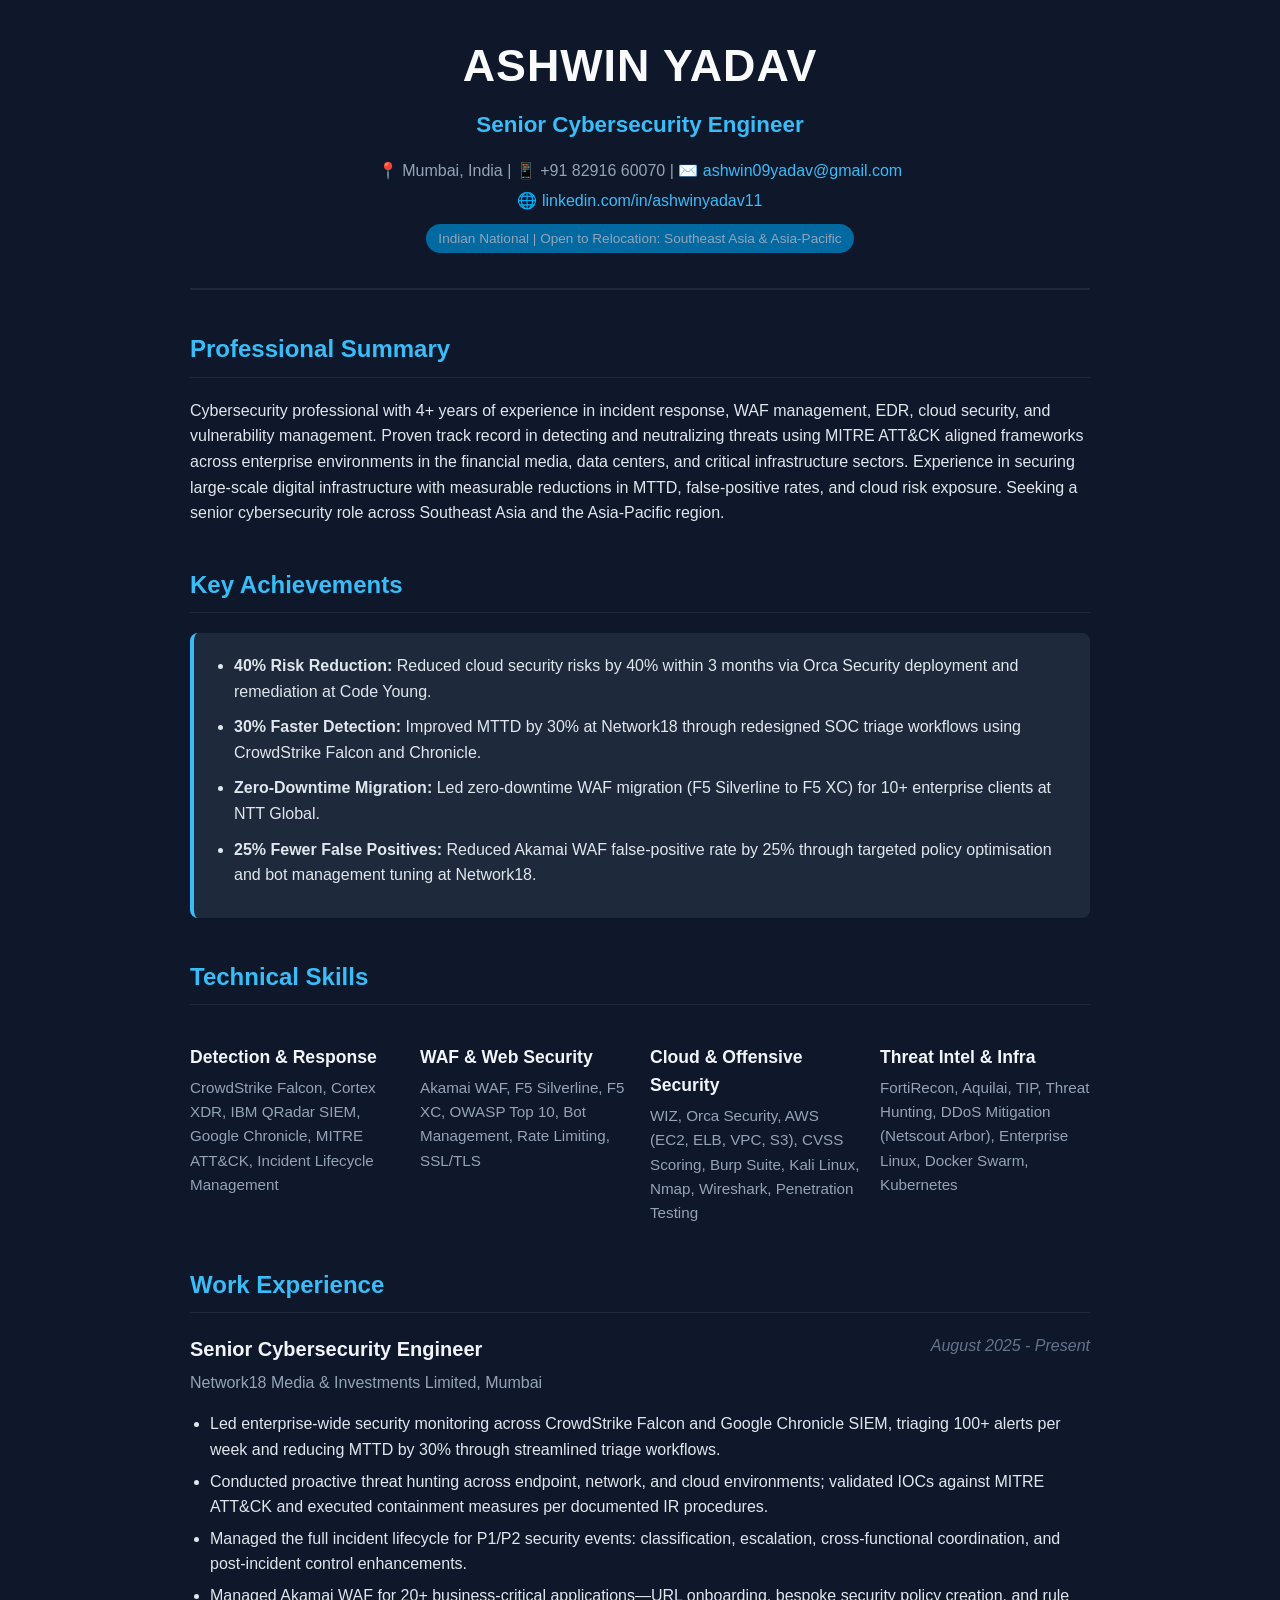
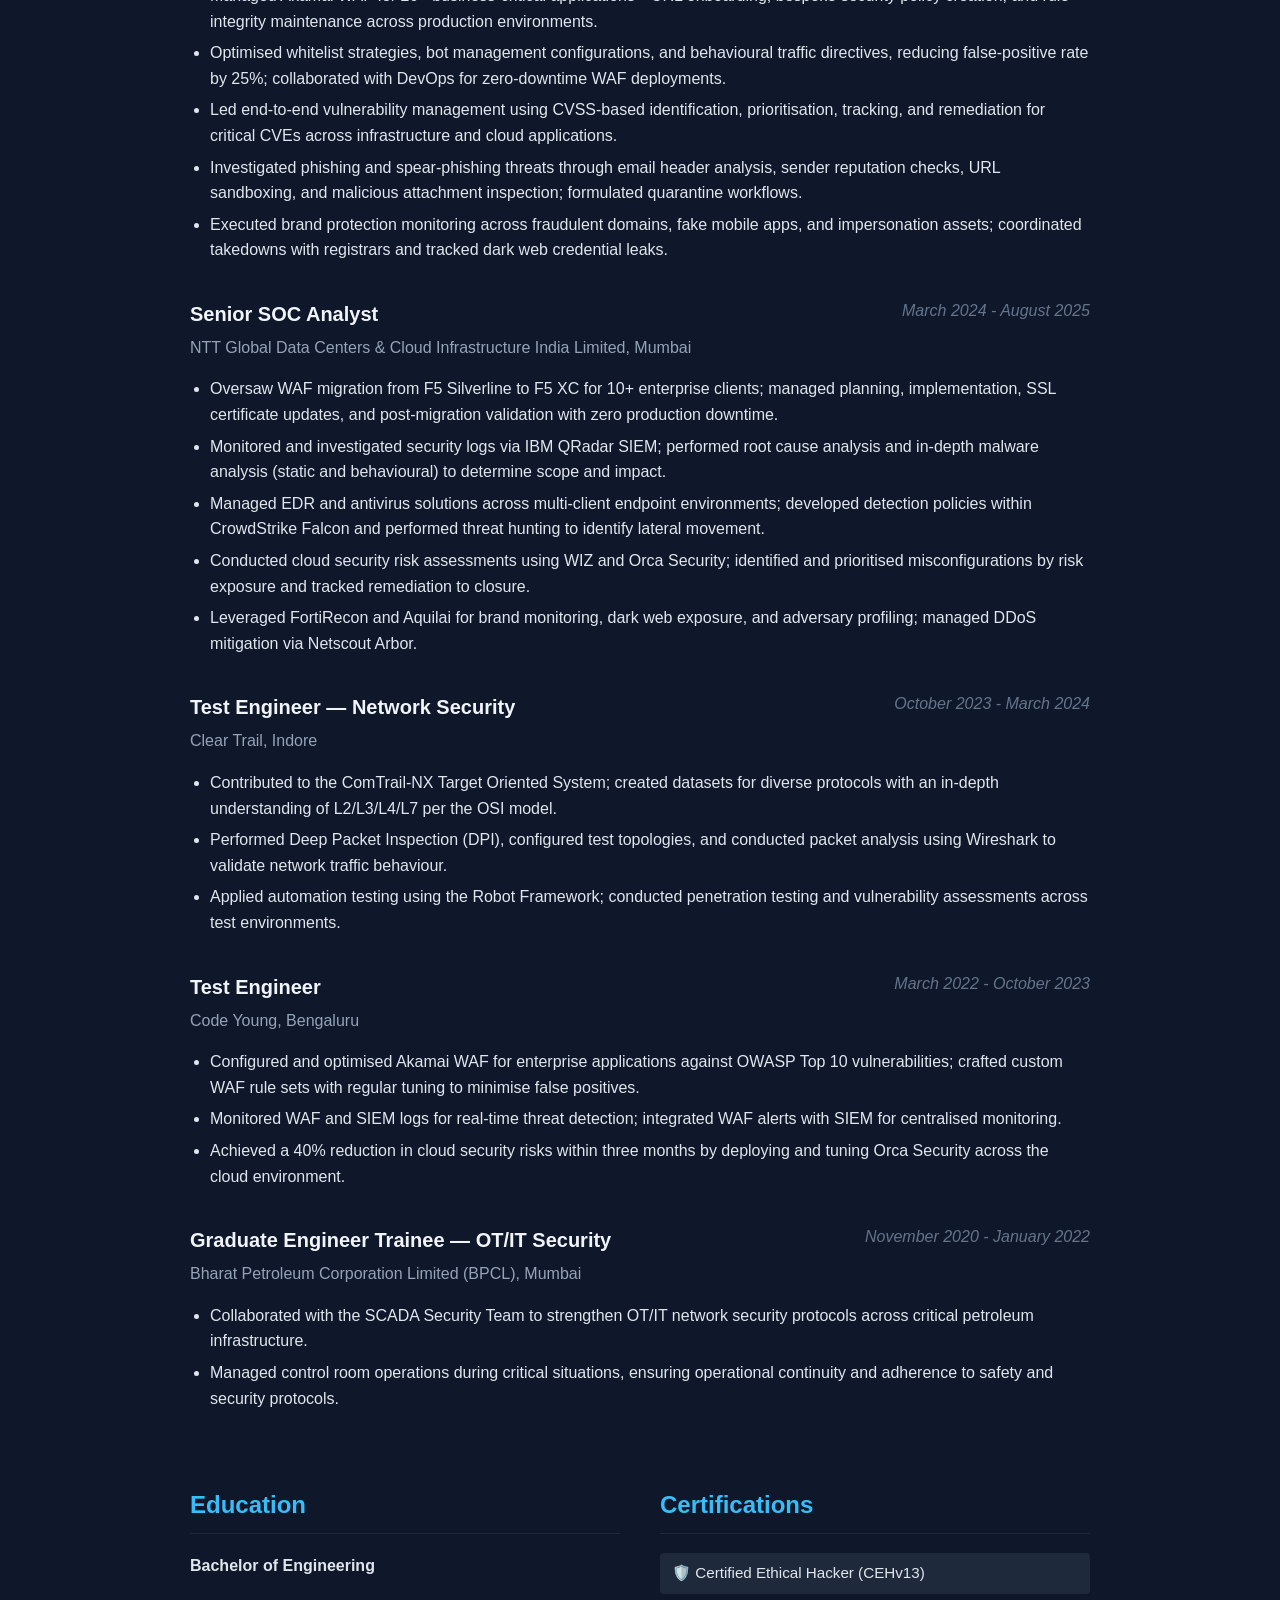
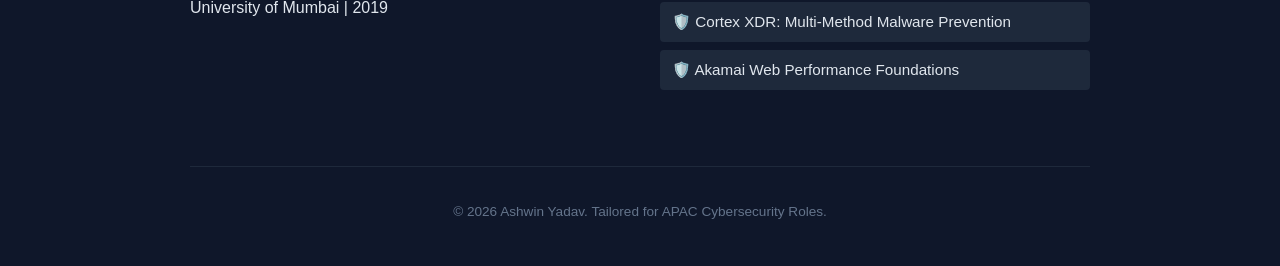
==== index.html @ c948eee2 "feat: initial commit of secure html/css resume" ====
<!DOCTYPE html>
<html lang="en">
<head>
    <meta charset="UTF-8">
    <meta name="viewport" content="width=device-width, initial-scale=1.0">
    <title>Ashwin Yadav | Senior Cybersecurity Engineer</title>
    <link rel="stylesheet" href="style.css">
</head>
<body>

    <header>
        <h1>ASHWIN YADAV</h1>
        <p class="subtitle">Senior Cybersecurity Engineer</p>
        <div class="contact-info">
            <p>📍 Mumbai, India | 📱 +91 82916 60070 | ✉️ <a href="mailto:ashwin09yadav@gmail.com">ashwin09yadav@gmail.com</a></p>
            <p>🌐 <a href="https://linkedin.com/in/ashwinyadav11" target="_blank">linkedin.com/in/ashwinyadav11</a></p>
            <p class="badge">Indian National | Open to Relocation: Southeast Asia & Asia-Pacific</p>
        </div>
    </header>

    <main>
        <section class="profile">
            <h2>Professional Summary</h2>
            <p>Cybersecurity professional with 4+ years of experience in incident response, WAF management, EDR, cloud security, and vulnerability management. Proven track record in detecting and neutralizing threats using MITRE ATT&CK aligned frameworks across enterprise environments in the financial media, data centers, and critical infrastructure sectors. Experience in securing large-scale digital infrastructure with measurable reductions in MTTD, false-positive rates, and cloud risk exposure. Seeking a senior cybersecurity role across Southeast Asia and the Asia-Pacific region.</p>
        </section>

        <section class="achievements">
            <h2>Key Achievements</h2>
            <ul>
                <li><strong>40% Risk Reduction:</strong> Reduced cloud security risks by 40% within 3 months via Orca Security deployment and remediation at Code Young.</li>
                <li><strong>30% Faster Detection:</strong> Improved MTTD by 30% at Network18 through redesigned SOC triage workflows using CrowdStrike Falcon and Chronicle.</li>
                <li><strong>Zero-Downtime Migration:</strong> Led zero-downtime WAF migration (F5 Silverline to F5 XC) for 10+ enterprise clients at NTT Global.</li>
                <li><strong>25% Fewer False Positives:</strong> Reduced Akamai WAF false-positive rate by 25% through targeted policy optimisation and bot management tuning at Network18.</li>
            </ul>
        </section>

        <section class="skills">
            <h2>Technical Skills</h2>
            <div class="skills-grid">
                <div>
                    <h3>Detection & Response</h3>
                    <p>CrowdStrike Falcon, Cortex XDR, IBM QRadar SIEM, Google Chronicle, MITRE ATT&CK, Incident Lifecycle Management</p>
                </div>
                <div>
                    <h3>WAF & Web Security</h3>
                    <p>Akamai WAF, F5 Silverline, F5 XC, OWASP Top 10, Bot Management, Rate Limiting, SSL/TLS</p>
                </div>
                <div>
                    <h3>Cloud & Offensive Security</h3>
                    <p>WIZ, Orca Security, AWS (EC2, ELB, VPC, S3), CVSS Scoring, Burp Suite, Kali Linux, Nmap, Wireshark, Penetration Testing</p>
                </div>
                <div>
                    <h3>Threat Intel & Infra</h3>
                    <p>FortiRecon, Aquilai, TIP, Threat Hunting, DDoS Mitigation (Netscout Arbor), Enterprise Linux, Docker Swarm, Kubernetes</p>
                </div>
            </div>
        </section>

        <section class="experience">
            <h2>Work Experience</h2>
            
            <div class="job">
                <div class="job-header">
                    <h3>Senior Cybersecurity Engineer</h3>
                    <span class="company">Network18 Media & Investments Limited, Mumbai</span>
                    <span class="date">August 2025 - Present</span>
                </div>
                <ul>
                    <li>Led enterprise-wide security monitoring across CrowdStrike Falcon and Google Chronicle SIEM, triaging 100+ alerts per week and reducing MTTD by 30% through streamlined triage workflows.</li>
                    <li>Conducted proactive threat hunting across endpoint, network, and cloud environments; validated IOCs against MITRE ATT&CK and executed containment measures per documented IR procedures.</li>
                    <li>Managed the full incident lifecycle for P1/P2 security events: classification, escalation, cross-functional coordination, and post-incident control enhancements.</li>
                    <li>Managed Akamai WAF for 20+ business-critical applications—URL onboarding, bespoke security policy creation, and rule integrity maintenance across production environments.</li>
                    <li>Optimised whitelist strategies, bot management configurations, and behavioural traffic directives, reducing false-positive rate by 25%; collaborated with DevOps for zero-downtime WAF deployments.</li>
                    <li>Led end-to-end vulnerability management using CVSS-based identification, prioritisation, tracking, and remediation for critical CVEs across infrastructure and cloud applications.</li>
                    <li>Investigated phishing and spear-phishing threats through email header analysis, sender reputation checks, URL sandboxing, and malicious attachment inspection; formulated quarantine workflows.</li>
                    <li>Executed brand protection monitoring across fraudulent domains, fake mobile apps, and impersonation assets; coordinated takedowns with registrars and tracked dark web credential leaks.</li>
                </ul>
            </div>

            <div class="job">
                <div class="job-header">
                    <h3>Senior SOC Analyst</h3>
                    <span class="company">NTT Global Data Centers & Cloud Infrastructure India Limited, Mumbai</span>
                    <span class="date">March 2024 - August 2025</span>
                </div>
                <ul>
                    <li>Oversaw WAF migration from F5 Silverline to F5 XC for 10+ enterprise clients; managed planning, implementation, SSL certificate updates, and post-migration validation with zero production downtime.</li>
                    <li>Monitored and investigated security logs via IBM QRadar SIEM; performed root cause analysis and in-depth malware analysis (static and behavioural) to determine scope and impact.</li>
                    <li>Managed EDR and antivirus solutions across multi-client endpoint environments; developed detection policies within CrowdStrike Falcon and performed threat hunting to identify lateral movement.</li>
                    <li>Conducted cloud security risk assessments using WIZ and Orca Security; identified and prioritised misconfigurations by risk exposure and tracked remediation to closure.</li>
                    <li>Leveraged FortiRecon and Aquilai for brand monitoring, dark web exposure, and adversary profiling; managed DDoS mitigation via Netscout Arbor.</li>
                </ul>
            </div>

            <div class="job">
                <div class="job-header">
                    <h3>Test Engineer — Network Security</h3>
                    <span class="company">Clear Trail, Indore</span>
                    <span class="date">October 2023 - March 2024</span>
                </div>
                <ul>
                    <li>Contributed to the ComTrail-NX Target Oriented System; created datasets for diverse protocols with an in-depth understanding of L2/L3/L4/L7 per the OSI model.</li>
                    <li>Performed Deep Packet Inspection (DPI), configured test topologies, and conducted packet analysis using Wireshark to validate network traffic behaviour.</li>
                    <li>Applied automation testing using the Robot Framework; conducted penetration testing and vulnerability assessments across test environments.</li>
                </ul>
            </div>

            <div class="job">
                <div class="job-header">
                    <h3>Test Engineer</h3>
                    <span class="company">Code Young, Bengaluru</span>
                    <span class="date">March 2022 - October 2023</span>
                </div>
                <ul>
                    <li>Configured and optimised Akamai WAF for enterprise applications against OWASP Top 10 vulnerabilities; crafted custom WAF rule sets with regular tuning to minimise false positives.</li>
                    <li>Monitored WAF and SIEM logs for real-time threat detection; integrated WAF alerts with SIEM for centralised monitoring.</li>
                    <li>Achieved a 40% reduction in cloud security risks within three months by deploying and tuning Orca Security across the cloud environment.</li>
                </ul>
            </div>

            <div class="job">
                <div class="job-header">
                    <h3>Graduate Engineer Trainee — OT/IT Security</h3>
                    <span class="company">Bharat Petroleum Corporation Limited (BPCL), Mumbai</span>
                    <span class="date">November 2020 - January 2022</span>
                </div>
                <ul>
                    <li>Collaborated with the SCADA Security Team to strengthen OT/IT network security protocols across critical petroleum infrastructure.</li>
                    <li>Managed control room operations during critical situations, ensuring operational continuity and adherence to safety and security protocols.</li>
                </ul>
            </div>
        </section>

        <section class="education-certs">
            <div class="grid-2col">
                <div>
                    <h2>Education</h2>
                    <p><strong>Bachelor of Engineering</strong></p>
                    <p>University of Mumbai | 2019</p>
                </div>
                <div>
                    <h2>Certifications</h2>
                    <ul class="cert-list">
                        <li>🛡️ Certified Ethical Hacker (CEHv13)</li>
                        <li>🛡️ Cortex XDR: Multi-Method Malware Prevention</li>
                        <li>🛡️ Akamai Web Performance Foundations</li>
                    </ul>
                </div>
            </div>
        </section>
    </main>

    <footer>
        <p>&copy; 2026 Ashwin Yadav. Tailored for APAC Cybersecurity Roles.</p>
    </footer>

</body>
</html>
---- style.css ----
/* Core Styling & Cyber Dark Theme */
body {
    font-family: 'Segoe UI', Arial, sans-serif;
    line-height: 1.6;
    color: #e0e6ed;
    background-color: #0f172a; /* Sleek Deep Dark Blue/Grey */
    max-width: 900px;
    margin: 0 auto;
    padding: 30px 20px;
}

/* Header Section */
header {
    text-align: center;
    padding-bottom: 30px;
    border-bottom: 2px solid #1e293b;
}

header h1 {
    margin: 0;
    font-size: 2.8rem;
    letter-spacing: 1px;
    color: #f8fafc;
}

.subtitle {
    font-size: 1.4rem;
    color: #38bdf8; /* Cyber Accent Cyan */
    margin: 5px 0 15px 0;
    font-weight: 600;
}

.contact-info p {
    margin: 5px 0;
    color: #94a3b8;
}

.contact-info a {
    color: #38bdf8;
    text-decoration: none;
}

.contact-info a:hover {
    text-decoration: underline;
}

.badge {
    display: inline-block;
    background: #0369a1;
    color: #f0fdfa;
    padding: 4px 12px;
    border-radius: 20px;
    font-size: 0.85rem;
    margin-top: 10px;
}

/* Headings */
h2 {
    color: #38bdf8;
    border-bottom: 1px solid #1e293b;
    padding-bottom: 8px;
    margin-top: 40px;
    font-size: 1.5rem;
}

/* Key Achievements Panel */
.achievements ul {
    background: #1e293b;
    padding: 20px 20px 20px 40px;
    border-radius: 8px;
    border-left: 4px solid #38bdf8;
}

.achievements li {
    margin-bottom: 10px;
}

/* Skills Grid Layout */
.skills-grid {
    display: grid;
    grid-template-columns: repeat(auto-fit, minmax(200px, 1fr));
    gap: 20px;
}

.skills-grid h3 {
    color: #f1f5f9;
    font-size: 1.1rem;
    margin-bottom: 5px;
}

.skills-grid p {
    color: #94a3b8;
    font-size: 0.95rem;
    margin: 0;
}

/* Jobs Experience Segment */
.job {
    margin-bottom: 35px;
}

.job-header {
    display: grid;
    grid-template-columns: 1fr auto;
    gap: 5px;
    margin-bottom: 10px;
}

.job-header h3 {
    margin: 0;
    color: #f1f5f9;
    font-size: 1.25rem;
}

.company {
    grid-column: 1;
    color: #94a3b8;
    font-weight: 500;
}

.date {
    grid-column: 2;
    grid-row: 1 / span 2;
    text-align: right;
    font-style: italic;
    color: #64748b;
}

ul {
    padding-left: 20px;
}

li {
    margin-bottom: 6px;
}

/* Grid splits for Lower Content */
.grid-2col {
    display: grid;
    grid-template-columns: 1fr 1fr;
    gap: 40px;
}

.cert-list {
    list-style: none;
    padding: 0;
}

.cert-list li {
    background: #1e293b;
    padding: 8px 12px;
    margin-bottom: 8px;
    border-radius: 4px;
    font-size: 0.95rem;
}

/* Footer Section */
footer {
    text-align: center;
    margin-top: 60px;
    padding-top: 20px;
    border-top: 1px solid #1e293b;
    color: #64748b;
    font-size: 0.85rem;
}

/* Mobile Responsiveness */
@media (max-width: 600px) {
    .job-header {
        display: block;
    }
    .date {
        text-align: left;
        display: block;
        margin-top: 5px;
    }
    .grid-2col {
        grid-template-columns: 1fr;
        gap: 10px;
    }
}
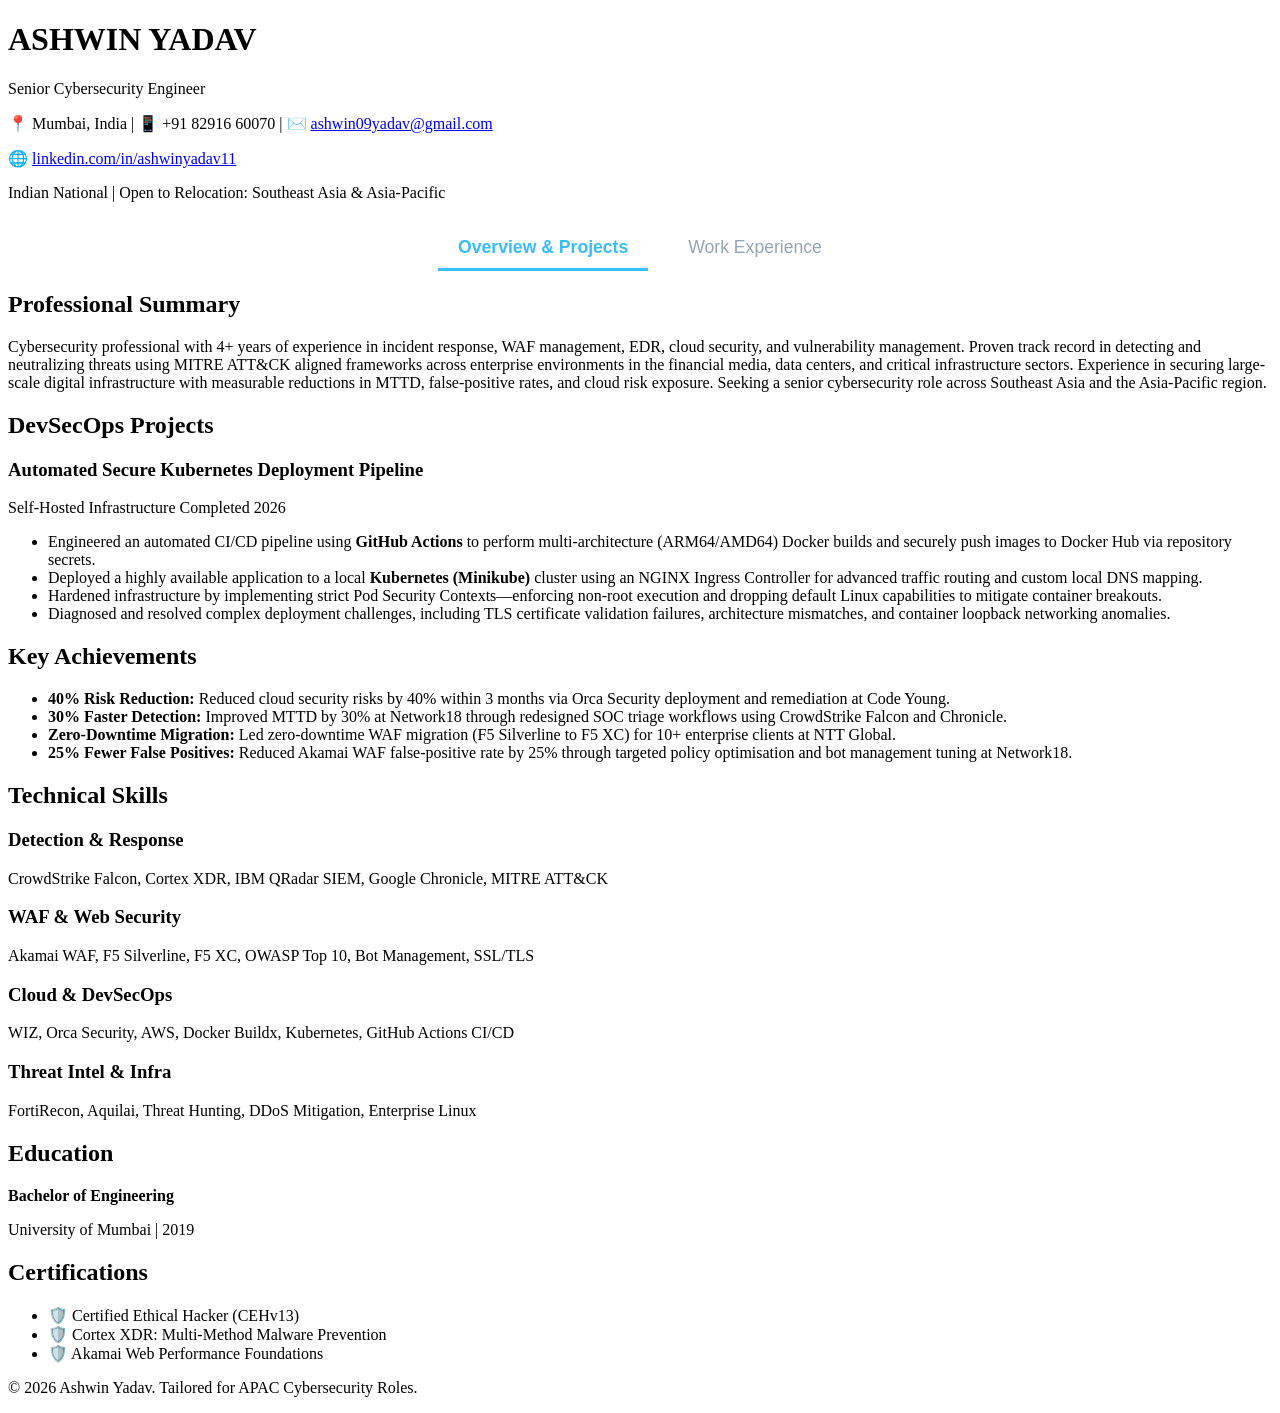
==== commit e97f0aa1: "updated resume" ====
--- a/index.html
+++ b/index.html
@@ -16,143 +16,186 @@
             <p>🌐 <a href="https://linkedin.com/in/ashwinyadav11" target="_blank">linkedin.com/in/ashwinyadav11</a></p>
             <p class="badge">Indian National | Open to Relocation: Southeast Asia & Asia-Pacific</p>
         </div>
+        
+        <!-- Tab Navigation -->
+        <div class="tabs">
+            <button class="tab-btn active" onclick="openTab(event, 'Overview')">Overview & Projects</button>
+            <button class="tab-btn" onclick="openTab(event, 'Experience')">Work Experience</button>
+        </div>
     </header>
 
     <main>
-        <section class="profile">
-            <h2>Professional Summary</h2>
-            <p>Cybersecurity professional with 4+ years of experience in incident response, WAF management, EDR, cloud security, and vulnerability management. Proven track record in detecting and neutralizing threats using MITRE ATT&CK aligned frameworks across enterprise environments in the financial media, data centers, and critical infrastructure sectors. Experience in securing large-scale digital infrastructure with measurable reductions in MTTD, false-positive rates, and cloud risk exposure. Seeking a senior cybersecurity role across Southeast Asia and the Asia-Pacific region.</p>
-        </section>
-
-        <section class="achievements">
-            <h2>Key Achievements</h2>
-            <ul>
-                <li><strong>40% Risk Reduction:</strong> Reduced cloud security risks by 40% within 3 months via Orca Security deployment and remediation at Code Young.</li>
-                <li><strong>30% Faster Detection:</strong> Improved MTTD by 30% at Network18 through redesigned SOC triage workflows using CrowdStrike Falcon and Chronicle.</li>
-                <li><strong>Zero-Downtime Migration:</strong> Led zero-downtime WAF migration (F5 Silverline to F5 XC) for 10+ enterprise clients at NTT Global.</li>
-                <li><strong>25% Fewer False Positives:</strong> Reduced Akamai WAF false-positive rate by 25% through targeted policy optimisation and bot management tuning at Network18.</li>
-            </ul>
-        </section>
-
-        <section class="skills">
-            <h2>Technical Skills</h2>
-            <div class="skills-grid">
-                <div>
-                    <h3>Detection & Response</h3>
-                    <p>CrowdStrike Falcon, Cortex XDR, IBM QRadar SIEM, Google Chronicle, MITRE ATT&CK, Incident Lifecycle Management</p>
-                </div>
-                <div>
-                    <h3>WAF & Web Security</h3>
-                    <p>Akamai WAF, F5 Silverline, F5 XC, OWASP Top 10, Bot Management, Rate Limiting, SSL/TLS</p>
-                </div>
-                <div>
-                    <h3>Cloud & Offensive Security</h3>
-                    <p>WIZ, Orca Security, AWS (EC2, ELB, VPC, S3), CVSS Scoring, Burp Suite, Kali Linux, Nmap, Wireshark, Penetration Testing</p>
-                </div>
-                <div>
-                    <h3>Threat Intel & Infra</h3>
-                    <p>FortiRecon, Aquilai, TIP, Threat Hunting, DDoS Mitigation (Netscout Arbor), Enterprise Linux, Docker Swarm, Kubernetes</p>
-                </div>
-            </div>
-        </section>
-
-        <section class="experience">
-            <h2>Work Experience</h2>
-            
-            <div class="job">
-                <div class="job-header">
-                    <h3>Senior Cybersecurity Engineer</h3>
-                    <span class="company">Network18 Media & Investments Limited, Mumbai</span>
-                    <span class="date">August 2025 - Present</span>
-                </div>
+        <!-- TAB 1: OVERVIEW & PROJECTS -->
+        <div id="Overview" class="tab-content active">
+            <section class="profile">
+                <h2>Professional Summary</h2>
+                <p>Cybersecurity professional with 4+ years of experience in incident response, WAF management, EDR, cloud security, and vulnerability management. Proven track record in detecting and neutralizing threats using MITRE ATT&CK aligned frameworks across enterprise environments in the financial media, data centers, and critical infrastructure sectors. Experience in securing large-scale digital infrastructure with measurable reductions in MTTD, false-positive rates, and cloud risk exposure. Seeking a senior cybersecurity role across Southeast Asia and the Asia-Pacific region.</p>
+            </section>
+
+            <section class="projects">
+                <h2>DevSecOps Projects</h2>
+                <div class="job">
+                    <div class="job-header">
+                        <h3>Automated Secure Kubernetes Deployment Pipeline</h3>
+                        <span class="company">Self-Hosted Infrastructure</span>
+                        <span class="date">Completed 2026</span>
+                    </div>
+                    <ul>
+                        <li>Engineered an automated CI/CD pipeline using <strong>GitHub Actions</strong> to perform multi-architecture (ARM64/AMD64) Docker builds and securely push images to Docker Hub via repository secrets.</li>
+                        <li>Deployed a highly available application to a local <strong>Kubernetes (Minikube)</strong> cluster using an NGINX Ingress Controller for advanced traffic routing and custom local DNS mapping.</li>
+                        <li>Hardened infrastructure by implementing strict Pod Security Contexts—enforcing non-root execution and dropping default Linux capabilities to mitigate container breakouts.</li>
+                        <li>Diagnosed and resolved complex deployment challenges, including TLS certificate validation failures, architecture mismatches, and container loopback networking anomalies.</li>
+                    </ul>
+                </div>
+            </section>
+
+            <section class="achievements">
+                <h2>Key Achievements</h2>
                 <ul>
-                    <li>Led enterprise-wide security monitoring across CrowdStrike Falcon and Google Chronicle SIEM, triaging 100+ alerts per week and reducing MTTD by 30% through streamlined triage workflows.</li>
-                    <li>Conducted proactive threat hunting across endpoint, network, and cloud environments; validated IOCs against MITRE ATT&CK and executed containment measures per documented IR procedures.</li>
-                    <li>Managed the full incident lifecycle for P1/P2 security events: classification, escalation, cross-functional coordination, and post-incident control enhancements.</li>
-                    <li>Managed Akamai WAF for 20+ business-critical applications—URL onboarding, bespoke security policy creation, and rule integrity maintenance across production environments.</li>
-                    <li>Optimised whitelist strategies, bot management configurations, and behavioural traffic directives, reducing false-positive rate by 25%; collaborated with DevOps for zero-downtime WAF deployments.</li>
-                    <li>Led end-to-end vulnerability management using CVSS-based identification, prioritisation, tracking, and remediation for critical CVEs across infrastructure and cloud applications.</li>
-                    <li>Investigated phishing and spear-phishing threats through email header analysis, sender reputation checks, URL sandboxing, and malicious attachment inspection; formulated quarantine workflows.</li>
-                    <li>Executed brand protection monitoring across fraudulent domains, fake mobile apps, and impersonation assets; coordinated takedowns with registrars and tracked dark web credential leaks.</li>
+                    <li><strong>40% Risk Reduction:</strong> Reduced cloud security risks by 40% within 3 months via Orca Security deployment and remediation at Code Young.</li>
+                    <li><strong>30% Faster Detection:</strong> Improved MTTD by 30% at Network18 through redesigned SOC triage workflows using CrowdStrike Falcon and Chronicle.</li>
+                    <li><strong>Zero-Downtime Migration:</strong> Led zero-downtime WAF migration (F5 Silverline to F5 XC) for 10+ enterprise clients at NTT Global.</li>
+                    <li><strong>25% Fewer False Positives:</strong> Reduced Akamai WAF false-positive rate by 25% through targeted policy optimisation and bot management tuning at Network18.</li>
                 </ul>
-            </div>
-
-            <div class="job">
-                <div class="job-header">
-                    <h3>Senior SOC Analyst</h3>
-                    <span class="company">NTT Global Data Centers & Cloud Infrastructure India Limited, Mumbai</span>
-                    <span class="date">March 2024 - August 2025</span>
-                </div>
-                <ul>
-                    <li>Oversaw WAF migration from F5 Silverline to F5 XC for 10+ enterprise clients; managed planning, implementation, SSL certificate updates, and post-migration validation with zero production downtime.</li>
-                    <li>Monitored and investigated security logs via IBM QRadar SIEM; performed root cause analysis and in-depth malware analysis (static and behavioural) to determine scope and impact.</li>
-                    <li>Managed EDR and antivirus solutions across multi-client endpoint environments; developed detection policies within CrowdStrike Falcon and performed threat hunting to identify lateral movement.</li>
-                    <li>Conducted cloud security risk assessments using WIZ and Orca Security; identified and prioritised misconfigurations by risk exposure and tracked remediation to closure.</li>
-                    <li>Leveraged FortiRecon and Aquilai for brand monitoring, dark web exposure, and adversary profiling; managed DDoS mitigation via Netscout Arbor.</li>
-                </ul>
-            </div>
-
-            <div class="job">
-                <div class="job-header">
-                    <h3>Test Engineer — Network Security</h3>
-                    <span class="company">Clear Trail, Indore</span>
-                    <span class="date">October 2023 - March 2024</span>
-                </div>
-                <ul>
-                    <li>Contributed to the ComTrail-NX Target Oriented System; created datasets for diverse protocols with an in-depth understanding of L2/L3/L4/L7 per the OSI model.</li>
-                    <li>Performed Deep Packet Inspection (DPI), configured test topologies, and conducted packet analysis using Wireshark to validate network traffic behaviour.</li>
-                    <li>Applied automation testing using the Robot Framework; conducted penetration testing and vulnerability assessments across test environments.</li>
-                </ul>
-            </div>
-
-            <div class="job">
-                <div class="job-header">
-                    <h3>Test Engineer</h3>
-                    <span class="company">Code Young, Bengaluru</span>
-                    <span class="date">March 2022 - October 2023</span>
-                </div>
-                <ul>
-                    <li>Configured and optimised Akamai WAF for enterprise applications against OWASP Top 10 vulnerabilities; crafted custom WAF rule sets with regular tuning to minimise false positives.</li>
-                    <li>Monitored WAF and SIEM logs for real-time threat detection; integrated WAF alerts with SIEM for centralised monitoring.</li>
-                    <li>Achieved a 40% reduction in cloud security risks within three months by deploying and tuning Orca Security across the cloud environment.</li>
-                </ul>
-            </div>
-
-            <div class="job">
-                <div class="job-header">
-                    <h3>Graduate Engineer Trainee — OT/IT Security</h3>
-                    <span class="company">Bharat Petroleum Corporation Limited (BPCL), Mumbai</span>
-                    <span class="date">November 2020 - January 2022</span>
-                </div>
-                <ul>
-                    <li>Collaborated with the SCADA Security Team to strengthen OT/IT network security protocols across critical petroleum infrastructure.</li>
-                    <li>Managed control room operations during critical situations, ensuring operational continuity and adherence to safety and security protocols.</li>
-                </ul>
-            </div>
-        </section>
-
-        <section class="education-certs">
-            <div class="grid-2col">
-                <div>
-                    <h2>Education</h2>
-                    <p><strong>Bachelor of Engineering</strong></p>
-                    <p>University of Mumbai | 2019</p>
-                </div>
-                <div>
-                    <h2>Certifications</h2>
-                    <ul class="cert-list">
-                        <li>🛡️ Certified Ethical Hacker (CEHv13)</li>
-                        <li>🛡️ Cortex XDR: Multi-Method Malware Prevention</li>
-                        <li>🛡️ Akamai Web Performance Foundations</li>
-                    </ul>
-                </div>
-            </div>
-        </section>
+            </section>
+
+            <section class="skills">
+                <h2>Technical Skills</h2>
+                <div class="skills-grid">
+                    <div>
+                        <h3>Detection & Response</h3>
+                        <p>CrowdStrike Falcon, Cortex XDR, IBM QRadar SIEM, Google Chronicle, MITRE ATT&CK</p>
+                    </div>
+                    <div>
+                        <h3>WAF & Web Security</h3>
+                        <p>Akamai WAF, F5 Silverline, F5 XC, OWASP Top 10, Bot Management, SSL/TLS</p>
+                    </div>
+                    <div>
+                        <h3>Cloud & DevSecOps</h3>
+                        <p>WIZ, Orca Security, AWS, Docker Buildx, Kubernetes, GitHub Actions CI/CD</p>
+                    </div>
+                    <div>
+                        <h3>Threat Intel & Infra</h3>
+                        <p>FortiRecon, Aquilai, Threat Hunting, DDoS Mitigation, Enterprise Linux</p>
+                    </div>
+                </div>
+            </section>
+
+            <section class="education-certs">
+                <div class="grid-2col">
+                    <div>
+                        <h2>Education</h2>
+                        <p><strong>Bachelor of Engineering</strong></p>
+                        <p>University of Mumbai | 2019</p>
+                    </div>
+                    <div>
+                        <h2>Certifications</h2>
+                        <ul class="cert-list">
+                            <li>🛡️ Certified Ethical Hacker (CEHv13)</li>
+                            <li>🛡️ Cortex XDR: Multi-Method Malware Prevention</li>
+                            <li>🛡️ Akamai Web Performance Foundations</li>
+                        </ul>
+                    </div>
+                </div>
+            </section>
+        </div>
+
+        <!-- TAB 2: WORK EXPERIENCE -->
+        <div id="Experience" class="tab-content">
+            <section class="experience">
+                <h2>Work Experience</h2>
+                
+                <div class="job">
+                    <div class="job-header">
+                        <h3>Senior Cybersecurity Engineer</h3>
+                        <span class="company">Network18 Media & Investments Limited, Mumbai</span>
+                        <span class="date">August 2025 - Present</span>
+                    </div>
+                    <ul>
+                        <li>Led enterprise-wide security monitoring across CrowdStrike Falcon and Google Chronicle SIEM, triaging 100+ alerts per week and reducing MTTD by 30% through streamlined triage workflows.</li>
+                        <li>Conducted proactive threat hunting across endpoint, network, and cloud environments; validated IOCs against MITRE ATT&CK and executed containment measures per documented IR procedures.</li>
+                        <li>Managed Akamai WAF for 20+ business-critical applications—URL onboarding, bespoke security policy creation, and rule integrity maintenance across production environments.</li>
+                        <li>Optimised whitelist strategies, bot management configurations, and behavioural traffic directives, reducing false-positive rate by 25%; collaborated with DevOps for zero-downtime deployments.</li>
+                        <li>Led end-to-end vulnerability management using CVSS-based identification, prioritisation, tracking, and remediation for critical CVEs across infrastructure and cloud applications.</li>
+                    </ul>
+                </div>
+
+                <div class="job">
+                    <div class="job-header">
+                        <h3>Senior SOC Analyst</h3>
+                        <span class="company">NTT Global Data Centers & Cloud Infrastructure India Limited, Mumbai</span>
+                        <span class="date">March 2024 - August 2025</span>
+                    </div>
+                    <ul>
+                        <li>Oversaw WAF migration from F5 Silverline to F5 XC for 10+ enterprise clients; managed planning, implementation, SSL certificate updates, and post-migration validation with zero production downtime.</li>
+                        <li>Monitored and investigated security logs via IBM QRadar SIEM; performed root cause analysis and in-depth malware analysis (static and behavioural) to determine scope and impact.</li>
+                        <li>Conducted cloud security risk assessments using WIZ and Orca Security; identified and prioritised misconfigurations by risk exposure and tracked remediation to closure.</li>
+                    </ul>
+                </div>
+
+                <div class="job">
+                    <div class="job-header">
+                        <h3>Test Engineer — Network Security</h3>
+                        <span class="company">Clear Trail, Indore</span>
+                        <span class="date">October 2023 - March 2024</span>
+                    </div>
+                    <ul>
+                        <li>Contributed to the ComTrail-NX Target Oriented System; created datasets for diverse protocols with an in-depth understanding of L2/L3/L4/L7 per the OSI model.</li>
+                        <li>Performed Deep Packet Inspection (DPI), configured test topologies, and conducted packet analysis using Wireshark to validate network traffic behaviour.</li>
+                    </ul>
+                </div>
+
+                <div class="job">
+                    <div class="job-header">
+                        <h3>Test Engineer</h3>
+                        <span class="company">Code Young, Bengaluru</span>
+                        <span class="date">March 2022 - October 2023</span>
+                    </div>
+                    <ul>
+                        <li>Configured and optimised Akamai WAF for enterprise applications against OWASP Top 10 vulnerabilities; crafted custom WAF rule sets with regular tuning to minimise false positives.</li>
+                        <li>Achieved a 40% reduction in cloud security risks within three months by deploying and tuning Orca Security across the cloud environment.</li>
+                    </ul>
+                </div>
+
+                <div class="job">
+                    <div class="job-header">
+                        <h3>Graduate Engineer Trainee — OT/IT Security</h3>
+                        <span class="company">Bharat Petroleum Corporation Limited (BPCL), Mumbai</span>
+                        <span class="date">November 2020 - January 2022</span>
+                    </div>
+                    <ul>
+                        <li>Collaborated with the SCADA Security Team to strengthen OT/IT network security protocols across critical petroleum infrastructure.</li>
+                    </ul>
+                </div>
+            </section>
+        </div>
     </main>
 
     <footer>
         <p>&copy; 2026 Ashwin Yadav. Tailored for APAC Cybersecurity Roles.</p>
     </footer>
 
+    <!-- JavaScript for Tab Switching -->
+    <script>
+        function openTab(evt, tabName) {
+            // Hide all elements with class="tab-content"
+            var tabcontent = document.getElementsByClassName("tab-content");
+            for (var i = 0; i < tabcontent.length; i++) {
+                tabcontent[i].style.display = "none";
+                tabcontent[i].classList.remove("active");
+            }
+
+            // Remove the class "active" from all tab buttons
+            var tablinks = document.getElementsByClassName("tab-btn");
+            for (var i = 0; i < tablinks.length; i++) {
+                tablinks[i].classList.remove("active");
+            }
+
+            // Show the current tab, and add an "active" class to the button that opened the tab
+            document.getElementById(tabName).style.display = "block";
+            document.getElementById(tabName).classList.add("active");
+            evt.currentTarget.classList.add("active");
+        }
+    </script>
 </body>
 </html>
--- a/style.css
+++ b/style.css
@@ -1,181 +1,45 @@
-/* Core Styling & Cyber Dark Theme */
-body {
-    font-family: 'Segoe UI', Arial, sans-serif;
-    line-height: 1.6;
-    color: #e0e6ed;
-    background-color: #0f172a; /* Sleek Deep Dark Blue/Grey */
-    max-width: 900px;
-    margin: 0 auto;
-    padding: 30px 20px;
+/* =========================================
+   Tab Navigation & Functionality
+   ========================================= */
+.tabs {
+    display: flex;
+    justify-content: center;
+    gap: 20px;
+    margin-top: 25px;
 }
 
-/* Header Section */
-header {
-    text-align: center;
-    padding-bottom: 30px;
-    border-bottom: 2px solid #1e293b;
+.tab-btn {
+    background: none;
+    border: none;
+    color: #94a3b8;
+    padding: 10px 20px;
+    font-size: 1.1rem;
+    cursor: pointer;
+    border-bottom: 3px solid transparent;
+    transition: all 0.3s ease;
+    font-weight: 500;
 }
 
-header h1 {
-    margin: 0;
-    font-size: 2.8rem;
-    letter-spacing: 1px;
-    color: #f8fafc;
+.tab-btn:hover {
+    color: #f1f5f9;
 }
 
-.subtitle {
-    font-size: 1.4rem;
-    color: #38bdf8; /* Cyber Accent Cyan */
-    margin: 5px 0 15px 0;
+.tab-btn.active {
+    color: #38bdf8;
+    border-bottom: 3px solid #38bdf8;
     font-weight: 600;
 }
 
-.contact-info p {
-    margin: 5px 0;
-    color: #94a3b8;
+.tab-content {
+    display: none; /* Hidden by default */
+    animation: fadeIn 0.4s ease-in-out;
 }
 
-.contact-info a {
-    color: #38bdf8;
-    text-decoration: none;
+.tab-content.active {
+    display: block; /* Shows the active tab */
 }
 
-.contact-info a:hover {
-    text-decoration: underline;
-}
-
-.badge {
-    display: inline-block;
-    background: #0369a1;
-    color: #f0fdfa;
-    padding: 4px 12px;
-    border-radius: 20px;
-    font-size: 0.85rem;
-    margin-top: 10px;
-}
-
-/* Headings */
-h2 {
-    color: #38bdf8;
-    border-bottom: 1px solid #1e293b;
-    padding-bottom: 8px;
-    margin-top: 40px;
-    font-size: 1.5rem;
-}
-
-/* Key Achievements Panel */
-.achievements ul {
-    background: #1e293b;
-    padding: 20px 20px 20px 40px;
-    border-radius: 8px;
-    border-left: 4px solid #38bdf8;
-}
-
-.achievements li {
-    margin-bottom: 10px;
-}
-
-/* Skills Grid Layout */
-.skills-grid {
-    display: grid;
-    grid-template-columns: repeat(auto-fit, minmax(200px, 1fr));
-    gap: 20px;
-}
-
-.skills-grid h3 {
-    color: #f1f5f9;
-    font-size: 1.1rem;
-    margin-bottom: 5px;
-}
-
-.skills-grid p {
-    color: #94a3b8;
-    font-size: 0.95rem;
-    margin: 0;
-}
-
-/* Jobs Experience Segment */
-.job {
-    margin-bottom: 35px;
-}
-
-.job-header {
-    display: grid;
-    grid-template-columns: 1fr auto;
-    gap: 5px;
-    margin-bottom: 10px;
-}
-
-.job-header h3 {
-    margin: 0;
-    color: #f1f5f9;
-    font-size: 1.25rem;
-}
-
-.company {
-    grid-column: 1;
-    color: #94a3b8;
-    font-weight: 500;
-}
-
-.date {
-    grid-column: 2;
-    grid-row: 1 / span 2;
-    text-align: right;
-    font-style: italic;
-    color: #64748b;
-}
-
-ul {
-    padding-left: 20px;
-}
-
-li {
-    margin-bottom: 6px;
-}
-
-/* Grid splits for Lower Content */
-.grid-2col {
-    display: grid;
-    grid-template-columns: 1fr 1fr;
-    gap: 40px;
-}
-
-.cert-list {
-    list-style: none;
-    padding: 0;
-}
-
-.cert-list li {
-    background: #1e293b;
-    padding: 8px 12px;
-    margin-bottom: 8px;
-    border-radius: 4px;
-    font-size: 0.95rem;
-}
-
-/* Footer Section */
-footer {
-    text-align: center;
-    margin-top: 60px;
-    padding-top: 20px;
-    border-top: 1px solid #1e293b;
-    color: #64748b;
-    font-size: 0.85rem;
-}
-
-/* Mobile Responsiveness */
-@media (max-width: 600px) {
-    .job-header {
-        display: block;
-    }
-    .date {
-        text-align: left;
-        display: block;
-        margin-top: 5px;
-    }
-    .grid-2col {
-        grid-template-columns: 1fr;
-        gap: 10px;
-    }
+@keyframes fadeIn {
+    from { opacity: 0; transform: translateY(5px); }
+    to { opacity: 1; transform: translateY(0); }
 }
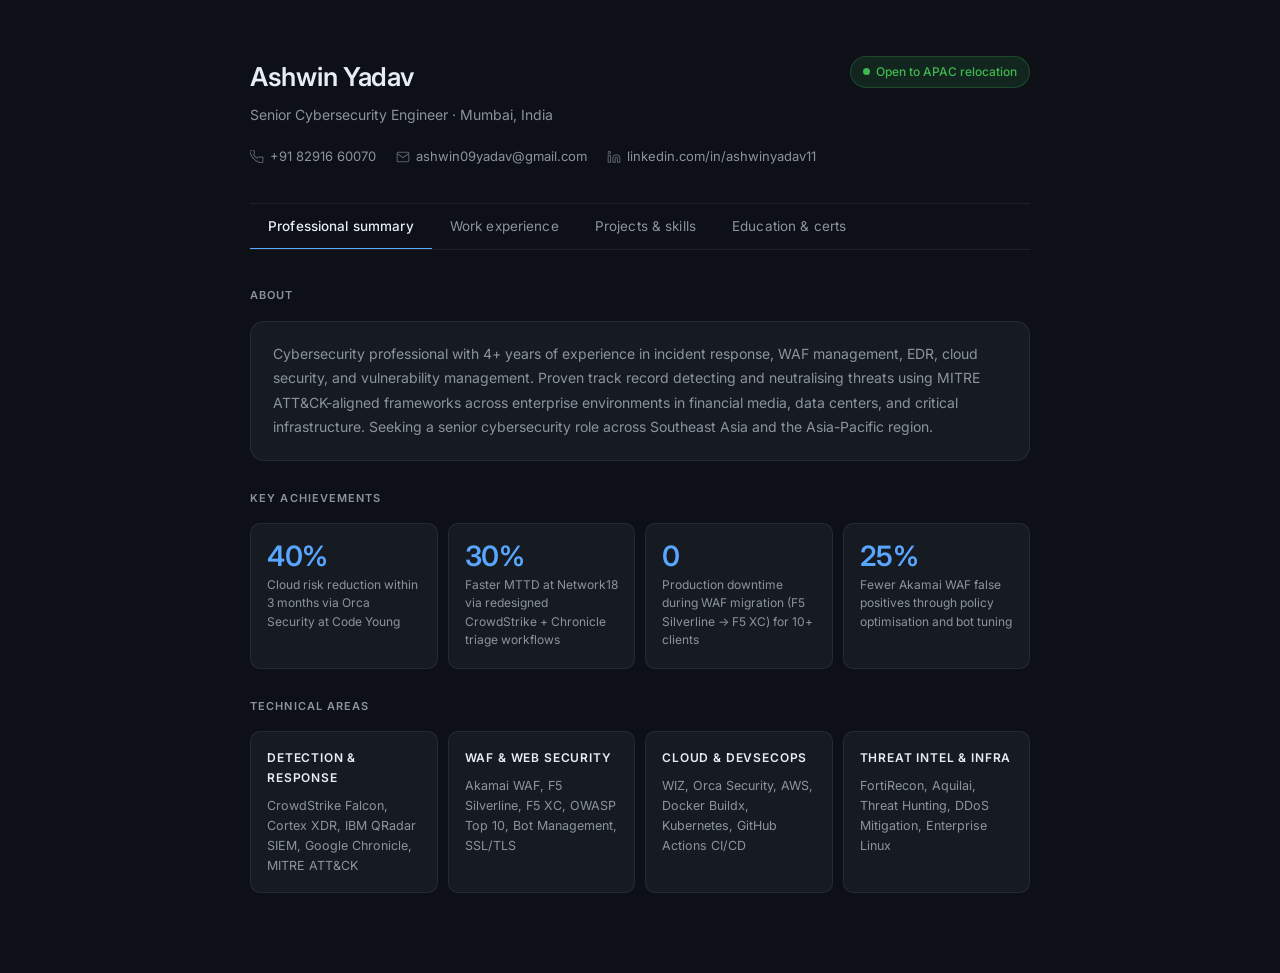
==== commit 02da3531: "updated code and workflow" ====
--- a/index.html
+++ b/index.html
@@ -1,201 +1,717 @@
 <!DOCTYPE html>
 <html lang="en">
 <head>
-    <meta charset="UTF-8">
-    <meta name="viewport" content="width=device-width, initial-scale=1.0">
-    <title>Ashwin Yadav | Senior Cybersecurity Engineer</title>
-    <link rel="stylesheet" href="style.css">
+  <meta charset="UTF-8" />
+  <meta name="viewport" content="width=device-width, initial-scale=1.0" />
+  <title>Ashwin Yadav | Senior Cybersecurity Engineer</title>
+  <link rel="preconnect" href="https://fonts.googleapis.com" />
+  <link rel="preconnect" href="https://fonts.gstatic.com" crossorigin />
+  <link href="https://fonts.googleapis.com/css2?family=Inter:wght@400;500;600&display=swap" rel="stylesheet" />
+  <style>
+    /* ── Reset & base ─────────────────────────────── */
+    *, *::before, *::after { box-sizing: border-box; margin: 0; padding: 0; }
+
+    :root {
+      --bg:          #0d1117;
+      --surface:     #161b22;
+      --surface-2:   #1f2937;
+      --border:      rgba(255,255,255,0.07);
+      --border-hover:rgba(255,255,255,0.14);
+      --text:        #e6edf3;
+      --muted:       #8b949e;
+      --accent:      #58a6ff;
+      --accent-dim:  rgba(88,166,255,0.12);
+      --success:     #3fb950;
+      --success-dim: rgba(63,185,80,0.12);
+      --radius-sm:   6px;
+      --radius-md:   10px;
+      --radius-lg:   14px;
+    }
+
+    html { scroll-behavior: smooth; }
+
+    body {
+      font-family: 'Inter', system-ui, sans-serif;
+      background: var(--bg);
+      color: var(--text);
+      font-size: 15px;
+      line-height: 1.65;
+      min-height: 100vh;
+    }
+
+    a { color: var(--accent); text-decoration: none; }
+    a:hover { text-decoration: underline; }
+
+    ul { list-style: none; padding: 0; }
+
+    /* ── Layout ───────────────────────────────────── */
+    .page-wrap {
+      max-width: 820px;
+      margin: 0 auto;
+      padding: 0 20px 80px;
+    }
+
+    /* ── Header ───────────────────────────────────── */
+    header {
+      padding: 56px 0 36px;
+      border-bottom: 1px solid var(--border);
+      margin-bottom: 0;
+    }
+
+    .header-top {
+      display: flex;
+      align-items: flex-start;
+      justify-content: space-between;
+      gap: 20px;
+      flex-wrap: wrap;
+      margin-bottom: 20px;
+    }
+
+    .header-left h1 {
+      font-size: 26px;
+      font-weight: 600;
+      letter-spacing: -0.3px;
+      color: var(--text);
+      margin-bottom: 4px;
+    }
+
+    .header-left .role {
+      font-size: 14px;
+      color: var(--muted);
+      font-weight: 400;
+    }
+
+    .status-badge {
+      display: inline-flex;
+      align-items: center;
+      gap: 6px;
+      font-size: 12px;
+      font-weight: 500;
+      color: var(--success);
+      background: var(--success-dim);
+      border: 1px solid rgba(63,185,80,0.25);
+      padding: 5px 12px;
+      border-radius: 100px;
+      white-space: nowrap;
+    }
+
+    .status-badge::before {
+      content: '';
+      width: 7px;
+      height: 7px;
+      border-radius: 50%;
+      background: var(--success);
+      flex-shrink: 0;
+    }
+
+    .contact-row {
+      display: flex;
+      flex-wrap: wrap;
+      gap: 8px 20px;
+      font-size: 13px;
+      color: var(--muted);
+    }
+
+    .contact-row a { color: var(--muted); }
+    .contact-row a:hover { color: var(--accent); text-decoration: none; }
+
+    .contact-item {
+      display: flex;
+      align-items: center;
+      gap: 6px;
+    }
+
+    .contact-item svg {
+      width: 14px;
+      height: 14px;
+      opacity: 0.6;
+      flex-shrink: 0;
+    }
+
+    /* ── Tab nav ──────────────────────────────────── */
+    .tab-nav {
+      display: flex;
+      gap: 0;
+      border-bottom: 1px solid var(--border);
+      margin-bottom: 36px;
+      overflow-x: auto;
+      scrollbar-width: none;
+    }
+
+    .tab-nav::-webkit-scrollbar { display: none; }
+
+    .tab-btn {
+      background: none;
+      border: none;
+      border-bottom: 2px solid transparent;
+      padding: 14px 18px;
+      font-size: 13.5px;
+      font-weight: 400;
+      color: var(--muted);
+      cursor: pointer;
+      white-space: nowrap;
+      transition: color 0.18s, border-color 0.18s;
+      margin-bottom: -1px;
+      letter-spacing: 0.01em;
+      font-family: inherit;
+    }
+
+    .tab-btn:hover { color: var(--text); }
+
+    .tab-btn.active {
+      color: var(--text);
+      font-weight: 500;
+      border-bottom-color: var(--accent);
+    }
+
+    /* ── Tab panels ───────────────────────────────── */
+    .tab-panel { display: none; }
+    .tab-panel.active {
+      display: block;
+      animation: fadein 0.22s ease;
+    }
+
+    @keyframes fadein {
+      from { opacity: 0; transform: translateY(6px); }
+      to   { opacity: 1; transform: translateY(0); }
+    }
+
+    /* ── Section label ────────────────────────────── */
+    .sec-label {
+      font-size: 11px;
+      font-weight: 600;
+      text-transform: uppercase;
+      letter-spacing: 0.1em;
+      color: var(--muted);
+      margin-bottom: 16px;
+    }
+
+    /* ── Summary card ─────────────────────────────── */
+    .summary-card {
+      background: var(--surface);
+      border: 1px solid var(--border);
+      border-radius: var(--radius-lg);
+      padding: 20px 22px;
+      margin-bottom: 32px;
+      font-size: 14px;
+      color: var(--muted);
+      line-height: 1.75;
+    }
+
+    /* ── Achievement grid ─────────────────────────── */
+    .achieve-grid {
+      display: grid;
+      grid-template-columns: repeat(auto-fit, minmax(170px, 1fr));
+      gap: 10px;
+      margin-bottom: 36px;
+    }
+
+    .achieve-card {
+      background: var(--surface);
+      border: 1px solid var(--border);
+      border-radius: var(--radius-md);
+      padding: 18px 16px;
+      transition: border-color 0.18s;
+    }
+
+    .achieve-card:hover { border-color: var(--border-hover); }
+
+    .achieve-num {
+      font-size: 28px;
+      font-weight: 600;
+      color: var(--accent);
+      letter-spacing: -0.5px;
+      line-height: 1;
+      margin-bottom: 6px;
+    }
+
+    .achieve-desc {
+      font-size: 12px;
+      color: var(--muted);
+      line-height: 1.55;
+    }
+
+    /* ── Skills grid ──────────────────────────────── */
+    .skills-grid {
+      display: grid;
+      grid-template-columns: repeat(auto-fit, minmax(180px, 1fr));
+      gap: 10px;
+    }
+
+    .skill-card {
+      background: var(--surface);
+      border: 1px solid var(--border);
+      border-radius: var(--radius-md);
+      padding: 16px;
+      transition: border-color 0.18s;
+    }
+
+    .skill-card:hover { border-color: var(--border-hover); }
+
+    .skill-title {
+      font-size: 12px;
+      font-weight: 600;
+      color: var(--text);
+      margin-bottom: 8px;
+      text-transform: uppercase;
+      letter-spacing: 0.07em;
+    }
+
+    .skill-card p {
+      font-size: 12.5px;
+      color: var(--muted);
+      line-height: 1.6;
+    }
+
+    /* ── Job entries ──────────────────────────────── */
+    .job-list { display: flex; flex-direction: column; gap: 0; }
+
+    .job {
+      padding: 24px 0;
+      border-bottom: 1px solid var(--border);
+    }
+
+    .job:last-child { border-bottom: none; }
+
+    .job-meta {
+      display: flex;
+      flex-wrap: wrap;
+      align-items: flex-start;
+      justify-content: space-between;
+      gap: 6px;
+      margin-bottom: 4px;
+    }
+
+    .job-title-wrap { display: flex; align-items: center; gap: 8px; flex-wrap: wrap; }
+
+    .job-title {
+      font-size: 15px;
+      font-weight: 600;
+      color: var(--text);
+    }
+
+    .current-tag {
+      font-size: 11px;
+      font-weight: 500;
+      color: var(--success);
+      background: var(--success-dim);
+      border: 1px solid rgba(63,185,80,0.2);
+      padding: 2px 9px;
+      border-radius: 100px;
+    }
+
+    .job-date {
+      font-size: 12.5px;
+      color: var(--muted);
+      white-space: nowrap;
+    }
+
+    .job-company {
+      font-size: 13px;
+      color: var(--muted);
+      margin-bottom: 14px;
+    }
+
+    .job-bullets {
+      padding-left: 16px;
+      list-style: disc;
+      display: flex;
+      flex-direction: column;
+      gap: 7px;
+    }
+
+    .job-bullets li {
+      font-size: 13.5px;
+      color: var(--muted);
+      line-height: 1.6;
+      list-style: disc;
+    }
+
+    .job-bullets li::marker { color: var(--border-hover); }
+
+    /* ── Project card ─────────────────────────────── */
+    .project-card {
+      background: var(--surface);
+      border: 1px solid var(--border);
+      border-radius: var(--radius-lg);
+      padding: 20px 22px;
+      margin-bottom: 12px;
+      transition: border-color 0.18s;
+    }
+
+    .project-card:hover { border-color: var(--border-hover); }
+
+    .project-name {
+      font-size: 14.5px;
+      font-weight: 600;
+      color: var(--text);
+      margin-bottom: 3px;
+    }
+
+    .project-meta {
+      font-size: 12px;
+      color: var(--muted);
+      margin-bottom: 14px;
+    }
+
+    .project-bullets {
+      padding-left: 16px;
+      list-style: disc;
+      display: flex;
+      flex-direction: column;
+      gap: 7px;
+    }
+
+    .project-bullets li {
+      font-size: 13px;
+      color: var(--muted);
+      line-height: 1.6;
+      list-style: disc;
+    }
+
+    .project-bullets li::marker { color: var(--border-hover); }
+
+    /* ── Credentials ──────────────────────────────── */
+    .edu-block {
+      background: var(--surface);
+      border: 1px solid var(--border);
+      border-radius: var(--radius-lg);
+      padding: 20px 22px;
+      margin-bottom: 32px;
+    }
+
+    .edu-degree {
+      font-size: 15px;
+      font-weight: 600;
+      color: var(--text);
+      margin-bottom: 3px;
+    }
+
+    .edu-school { font-size: 13px; color: var(--muted); }
+
+    .cert-list {
+      display: flex;
+      flex-direction: column;
+      gap: 1px;
+    }
+
+    .cert-item {
+      display: flex;
+      align-items: center;
+      gap: 12px;
+      padding: 15px 18px;
+      background: var(--surface);
+      border: 1px solid var(--border);
+      border-radius: var(--radius-md);
+      font-size: 13.5px;
+      color: var(--text);
+      transition: border-color 0.18s;
+    }
+
+    .cert-item:hover { border-color: var(--border-hover); }
+
+    .cert-icon {
+      width: 32px;
+      height: 32px;
+      border-radius: var(--radius-sm);
+      background: var(--accent-dim);
+      display: flex;
+      align-items: center;
+      justify-content: center;
+      flex-shrink: 0;
+    }
+
+    .cert-icon svg {
+      width: 16px;
+      height: 16px;
+      color: var(--accent);
+      stroke: var(--accent);
+    }
+
+    /* ── Spacing helpers ──────────────────────────── */
+    .mb-8  { margin-bottom: 8px; }
+    .mb-16 { margin-bottom: 16px; }
+    .mb-28 { margin-bottom: 28px; }
+    .mt-32 { margin-top: 32px; }
+
+    /* ── Responsive ───────────────────────────────── */
+    @media (max-width: 600px) {
+      header { padding: 36px 0 28px; }
+      .header-left h1 { font-size: 22px; }
+      .achieve-num { font-size: 24px; }
+      .tab-btn { padding: 12px 14px; font-size: 13px; }
+    }
+  </style>
 </head>
 <body>
 
-    <header>
-        <h1>ASHWIN YADAV</h1>
-        <p class="subtitle">Senior Cybersecurity Engineer</p>
-        <div class="contact-info">
-            <p>📍 Mumbai, India | 📱 +91 82916 60070 | ✉️ <a href="mailto:ashwin09yadav@gmail.com">ashwin09yadav@gmail.com</a></p>
-            <p>🌐 <a href="https://linkedin.com/in/ashwinyadav11" target="_blank">linkedin.com/in/ashwinyadav11</a></p>
-            <p class="badge">Indian National | Open to Relocation: Southeast Asia & Asia-Pacific</p>
+<div class="page-wrap">
+
+  <!-- ── HEADER ─────────────────────────────────── -->
+  <header>
+    <div class="header-top">
+      <div class="header-left">
+        <h1>Ashwin Yadav</h1>
+        <p class="role">Senior Cybersecurity Engineer · Mumbai, India</p>
+      </div>
+      <span class="status-badge">Open to APAC relocation</span>
+    </div>
+
+    <div class="contact-row">
+      <a class="contact-item" href="tel:+918291660070">
+        <svg viewBox="0 0 24 24" fill="none" stroke="currentColor" stroke-width="1.8"><path d="M22 16.92v3a2 2 0 01-2.18 2 19.79 19.79 0 01-8.63-3.07A19.5 19.5 0 013.07 10.8a19.79 19.79 0 01-3.07-8.67A2 2 0 012 0h3a2 2 0 012 1.72c.127.96.361 1.903.7 2.81a2 2 0 01-.45 2.11L6.09 7.91a16 16 0 006 6l1.27-1.27a2 2 0 012.11-.45c.907.339 1.85.573 2.81.7A2 2 0 0122 14.92z"/></svg>
+        +91 82916 60070
+      </a>
+      <a class="contact-item" href="mailto:ashwin09yadav@gmail.com">
+        <svg viewBox="0 0 24 24" fill="none" stroke="currentColor" stroke-width="1.8"><path d="M4 4h16c1.1 0 2 .9 2 2v12c0 1.1-.9 2-2 2H4c-1.1 0-2-.9-2-2V6c0-1.1.9-2 2-2z"/><polyline points="22,6 12,13 2,6"/></svg>
+        ashwin09yadav@gmail.com
+      </a>
+      <a class="contact-item" href="https://linkedin.com/in/ashwinyadav11" target="_blank" rel="noopener">
+        <svg viewBox="0 0 24 24" fill="none" stroke="currentColor" stroke-width="1.8"><path d="M16 8a6 6 0 016 6v7h-4v-7a2 2 0 00-2-2 2 2 0 00-2 2v7h-4v-7a6 6 0 016-6z"/><rect x="2" y="9" width="4" height="12"/><circle cx="4" cy="4" r="2"/></svg>
+        linkedin.com/in/ashwinyadav11
+      </a>
+    </div>
+  </header>
+
+  <!-- ── TAB NAV ────────────────────────────────── -->
+  <nav class="tab-nav" role="tablist" aria-label="Resume sections">
+    <button class="tab-btn active" role="tab" aria-selected="true"  onclick="switchTab('summary',this)">Professional summary</button>
+    <button class="tab-btn"        role="tab" aria-selected="false" onclick="switchTab('experience',this)">Work experience</button>
+    <button class="tab-btn"        role="tab" aria-selected="false" onclick="switchTab('projects',this)">Projects &amp; skills</button>
+    <button class="tab-btn"        role="tab" aria-selected="false" onclick="switchTab('credentials',this)">Education &amp; certs</button>
+  </nav>
+
+  <!-- ══════════════════════════════════════════════
+       PANEL 1 — Professional summary
+  ══════════════════════════════════════════════════ -->
+  <div id="panel-summary" class="tab-panel active">
+
+    <p class="sec-label mb-16">About</p>
+    <div class="summary-card mb-28">
+      Cybersecurity professional with 4+ years of experience in incident response, WAF management, EDR, cloud security, and vulnerability management. Proven track record detecting and neutralising threats using MITRE ATT&CK-aligned frameworks across enterprise environments in financial media, data centers, and critical infrastructure. Seeking a senior cybersecurity role across Southeast Asia and the Asia-Pacific region.
+    </div>
+
+    <p class="sec-label mb-16">Key achievements</p>
+    <div class="achieve-grid mb-28">
+      <div class="achieve-card">
+        <div class="achieve-num">40%</div>
+        <div class="achieve-desc">Cloud risk reduction within 3 months via Orca Security at Code Young</div>
+      </div>
+      <div class="achieve-card">
+        <div class="achieve-num">30%</div>
+        <div class="achieve-desc">Faster MTTD at Network18 via redesigned CrowdStrike + Chronicle triage workflows</div>
+      </div>
+      <div class="achieve-card">
+        <div class="achieve-num">0</div>
+        <div class="achieve-desc">Production downtime during WAF migration (F5 Silverline → F5 XC) for 10+ clients</div>
+      </div>
+      <div class="achieve-card">
+        <div class="achieve-num">25%</div>
+        <div class="achieve-desc">Fewer Akamai WAF false positives through policy optimisation and bot tuning</div>
+      </div>
+    </div>
+
+    <p class="sec-label mb-16">Technical areas</p>
+    <div class="skills-grid">
+      <div class="skill-card">
+        <div class="skill-title">Detection &amp; response</div>
+        <p>CrowdStrike Falcon, Cortex XDR, IBM QRadar SIEM, Google Chronicle, MITRE ATT&amp;CK</p>
+      </div>
+      <div class="skill-card">
+        <div class="skill-title">WAF &amp; web security</div>
+        <p>Akamai WAF, F5 Silverline, F5 XC, OWASP Top 10, Bot Management, SSL/TLS</p>
+      </div>
+      <div class="skill-card">
+        <div class="skill-title">Cloud &amp; DevSecOps</div>
+        <p>WIZ, Orca Security, AWS, Docker Buildx, Kubernetes, GitHub Actions CI/CD</p>
+      </div>
+      <div class="skill-card">
+        <div class="skill-title">Threat intel &amp; infra</div>
+        <p>FortiRecon, Aquilai, Threat Hunting, DDoS Mitigation, Enterprise Linux</p>
+      </div>
+    </div>
+
+  </div>
+
+  <!-- ══════════════════════════════════════════════
+       PANEL 2 — Work experience
+  ══════════════════════════════════════════════════ -->
+  <div id="panel-experience" class="tab-panel">
+
+    <p class="sec-label mb-16">Career history</p>
+
+    <div class="job-list">
+
+      <div class="job">
+        <div class="job-meta">
+          <div class="job-title-wrap">
+            <span class="job-title">Senior Cybersecurity Engineer</span>
+            <span class="current-tag">Current</span>
+          </div>
+          <span class="job-date">Aug 2025 – Present</span>
         </div>
-        
-        <!-- Tab Navigation -->
-        <div class="tabs">
-            <button class="tab-btn active" onclick="openTab(event, 'Overview')">Overview & Projects</button>
-            <button class="tab-btn" onclick="openTab(event, 'Experience')">Work Experience</button>
+        <p class="job-company">Network18 Media &amp; Investments Limited · Mumbai</p>
+        <ul class="job-bullets">
+          <li>Led enterprise-wide security monitoring across CrowdStrike Falcon and Google Chronicle SIEM, triaging 100+ alerts per week and reducing MTTD by 30% through streamlined triage workflows.</li>
+          <li>Conducted proactive threat hunting across endpoint, network, and cloud environments; validated IOCs against MITRE ATT&amp;CK and executed containment per documented IR procedures.</li>
+          <li>Managed Akamai WAF for 20+ business-critical applications—URL onboarding, bespoke security policy creation, and rule integrity maintenance across production environments.</li>
+          <li>Optimised whitelist strategies, bot management configurations, and behavioural traffic directives, reducing false-positive rate by 25%; collaborated with DevOps for zero-downtime deployments.</li>
+          <li>Led end-to-end vulnerability management using CVSS-based identification, prioritisation, tracking, and remediation for critical CVEs across infrastructure and cloud applications.</li>
+        </ul>
+      </div>
+
+      <div class="job">
+        <div class="job-meta">
+          <div class="job-title-wrap">
+            <span class="job-title">Senior SOC Analyst</span>
+          </div>
+          <span class="job-date">Mar 2024 – Aug 2025</span>
         </div>
-    </header>
-
-    <main>
-        <!-- TAB 1: OVERVIEW & PROJECTS -->
-        <div id="Overview" class="tab-content active">
-            <section class="profile">
-                <h2>Professional Summary</h2>
-                <p>Cybersecurity professional with 4+ years of experience in incident response, WAF management, EDR, cloud security, and vulnerability management. Proven track record in detecting and neutralizing threats using MITRE ATT&CK aligned frameworks across enterprise environments in the financial media, data centers, and critical infrastructure sectors. Experience in securing large-scale digital infrastructure with measurable reductions in MTTD, false-positive rates, and cloud risk exposure. Seeking a senior cybersecurity role across Southeast Asia and the Asia-Pacific region.</p>
-            </section>
-
-            <section class="projects">
-                <h2>DevSecOps Projects</h2>
-                <div class="job">
-                    <div class="job-header">
-                        <h3>Automated Secure Kubernetes Deployment Pipeline</h3>
-                        <span class="company">Self-Hosted Infrastructure</span>
-                        <span class="date">Completed 2026</span>
-                    </div>
-                    <ul>
-                        <li>Engineered an automated CI/CD pipeline using <strong>GitHub Actions</strong> to perform multi-architecture (ARM64/AMD64) Docker builds and securely push images to Docker Hub via repository secrets.</li>
-                        <li>Deployed a highly available application to a local <strong>Kubernetes (Minikube)</strong> cluster using an NGINX Ingress Controller for advanced traffic routing and custom local DNS mapping.</li>
-                        <li>Hardened infrastructure by implementing strict Pod Security Contexts—enforcing non-root execution and dropping default Linux capabilities to mitigate container breakouts.</li>
-                        <li>Diagnosed and resolved complex deployment challenges, including TLS certificate validation failures, architecture mismatches, and container loopback networking anomalies.</li>
-                    </ul>
-                </div>
-            </section>
-
-            <section class="achievements">
-                <h2>Key Achievements</h2>
-                <ul>
-                    <li><strong>40% Risk Reduction:</strong> Reduced cloud security risks by 40% within 3 months via Orca Security deployment and remediation at Code Young.</li>
-                    <li><strong>30% Faster Detection:</strong> Improved MTTD by 30% at Network18 through redesigned SOC triage workflows using CrowdStrike Falcon and Chronicle.</li>
-                    <li><strong>Zero-Downtime Migration:</strong> Led zero-downtime WAF migration (F5 Silverline to F5 XC) for 10+ enterprise clients at NTT Global.</li>
-                    <li><strong>25% Fewer False Positives:</strong> Reduced Akamai WAF false-positive rate by 25% through targeted policy optimisation and bot management tuning at Network18.</li>
-                </ul>
-            </section>
-
-            <section class="skills">
-                <h2>Technical Skills</h2>
-                <div class="skills-grid">
-                    <div>
-                        <h3>Detection & Response</h3>
-                        <p>CrowdStrike Falcon, Cortex XDR, IBM QRadar SIEM, Google Chronicle, MITRE ATT&CK</p>
-                    </div>
-                    <div>
-                        <h3>WAF & Web Security</h3>
-                        <p>Akamai WAF, F5 Silverline, F5 XC, OWASP Top 10, Bot Management, SSL/TLS</p>
-                    </div>
-                    <div>
-                        <h3>Cloud & DevSecOps</h3>
-                        <p>WIZ, Orca Security, AWS, Docker Buildx, Kubernetes, GitHub Actions CI/CD</p>
-                    </div>
-                    <div>
-                        <h3>Threat Intel & Infra</h3>
-                        <p>FortiRecon, Aquilai, Threat Hunting, DDoS Mitigation, Enterprise Linux</p>
-                    </div>
-                </div>
-            </section>
-
-            <section class="education-certs">
-                <div class="grid-2col">
-                    <div>
-                        <h2>Education</h2>
-                        <p><strong>Bachelor of Engineering</strong></p>
-                        <p>University of Mumbai | 2019</p>
-                    </div>
-                    <div>
-                        <h2>Certifications</h2>
-                        <ul class="cert-list">
-                            <li>🛡️ Certified Ethical Hacker (CEHv13)</li>
-                            <li>🛡️ Cortex XDR: Multi-Method Malware Prevention</li>
-                            <li>🛡️ Akamai Web Performance Foundations</li>
-                        </ul>
-                    </div>
-                </div>
-            </section>
+        <p class="job-company">NTT Global Data Centers &amp; Cloud Infrastructure India Limited · Mumbai</p>
+        <ul class="job-bullets">
+          <li>Oversaw WAF migration from F5 Silverline to F5 XC for 10+ enterprise clients; managed planning, implementation, SSL certificate updates, and post-migration validation with zero production downtime.</li>
+          <li>Monitored and investigated security logs via IBM QRadar SIEM; performed root cause analysis and in-depth malware analysis (static and behavioural) to determine scope and impact.</li>
+          <li>Conducted cloud security risk assessments using WIZ and Orca Security; identified and prioritised misconfigurations by risk exposure and tracked remediation to closure.</li>
+        </ul>
+      </div>
+
+      <div class="job">
+        <div class="job-meta">
+          <div class="job-title-wrap">
+            <span class="job-title">Test Engineer — Network Security</span>
+          </div>
+          <span class="job-date">Oct 2023 – Mar 2024</span>
         </div>
-
-        <!-- TAB 2: WORK EXPERIENCE -->
-        <div id="Experience" class="tab-content">
-            <section class="experience">
-                <h2>Work Experience</h2>
-                
-                <div class="job">
-                    <div class="job-header">
-                        <h3>Senior Cybersecurity Engineer</h3>
-                        <span class="company">Network18 Media & Investments Limited, Mumbai</span>
-                        <span class="date">August 2025 - Present</span>
-                    </div>
-                    <ul>
-                        <li>Led enterprise-wide security monitoring across CrowdStrike Falcon and Google Chronicle SIEM, triaging 100+ alerts per week and reducing MTTD by 30% through streamlined triage workflows.</li>
-                        <li>Conducted proactive threat hunting across endpoint, network, and cloud environments; validated IOCs against MITRE ATT&CK and executed containment measures per documented IR procedures.</li>
-                        <li>Managed Akamai WAF for 20+ business-critical applications—URL onboarding, bespoke security policy creation, and rule integrity maintenance across production environments.</li>
-                        <li>Optimised whitelist strategies, bot management configurations, and behavioural traffic directives, reducing false-positive rate by 25%; collaborated with DevOps for zero-downtime deployments.</li>
-                        <li>Led end-to-end vulnerability management using CVSS-based identification, prioritisation, tracking, and remediation for critical CVEs across infrastructure and cloud applications.</li>
-                    </ul>
-                </div>
-
-                <div class="job">
-                    <div class="job-header">
-                        <h3>Senior SOC Analyst</h3>
-                        <span class="company">NTT Global Data Centers & Cloud Infrastructure India Limited, Mumbai</span>
-                        <span class="date">March 2024 - August 2025</span>
-                    </div>
-                    <ul>
-                        <li>Oversaw WAF migration from F5 Silverline to F5 XC for 10+ enterprise clients; managed planning, implementation, SSL certificate updates, and post-migration validation with zero production downtime.</li>
-                        <li>Monitored and investigated security logs via IBM QRadar SIEM; performed root cause analysis and in-depth malware analysis (static and behavioural) to determine scope and impact.</li>
-                        <li>Conducted cloud security risk assessments using WIZ and Orca Security; identified and prioritised misconfigurations by risk exposure and tracked remediation to closure.</li>
-                    </ul>
-                </div>
-
-                <div class="job">
-                    <div class="job-header">
-                        <h3>Test Engineer — Network Security</h3>
-                        <span class="company">Clear Trail, Indore</span>
-                        <span class="date">October 2023 - March 2024</span>
-                    </div>
-                    <ul>
-                        <li>Contributed to the ComTrail-NX Target Oriented System; created datasets for diverse protocols with an in-depth understanding of L2/L3/L4/L7 per the OSI model.</li>
-                        <li>Performed Deep Packet Inspection (DPI), configured test topologies, and conducted packet analysis using Wireshark to validate network traffic behaviour.</li>
-                    </ul>
-                </div>
-
-                <div class="job">
-                    <div class="job-header">
-                        <h3>Test Engineer</h3>
-                        <span class="company">Code Young, Bengaluru</span>
-                        <span class="date">March 2022 - October 2023</span>
-                    </div>
-                    <ul>
-                        <li>Configured and optimised Akamai WAF for enterprise applications against OWASP Top 10 vulnerabilities; crafted custom WAF rule sets with regular tuning to minimise false positives.</li>
-                        <li>Achieved a 40% reduction in cloud security risks within three months by deploying and tuning Orca Security across the cloud environment.</li>
-                    </ul>
-                </div>
-
-                <div class="job">
-                    <div class="job-header">
-                        <h3>Graduate Engineer Trainee — OT/IT Security</h3>
-                        <span class="company">Bharat Petroleum Corporation Limited (BPCL), Mumbai</span>
-                        <span class="date">November 2020 - January 2022</span>
-                    </div>
-                    <ul>
-                        <li>Collaborated with the SCADA Security Team to strengthen OT/IT network security protocols across critical petroleum infrastructure.</li>
-                    </ul>
-                </div>
-            </section>
+        <p class="job-company">Clear Trail · Indore</p>
+        <ul class="job-bullets">
+          <li>Contributed to the ComTrail-NX Target Oriented System; created datasets for diverse protocols with in-depth understanding of L2/L3/L4/L7 per the OSI model.</li>
+          <li>Performed Deep Packet Inspection (DPI), configured test topologies, and conducted packet analysis using Wireshark to validate network traffic behaviour.</li>
+        </ul>
+      </div>
+
+      <div class="job">
+        <div class="job-meta">
+          <div class="job-title-wrap">
+            <span class="job-title">Test Engineer</span>
+          </div>
+          <span class="job-date">Mar 2022 – Oct 2023</span>
         </div>
-    </main>
-
-    <footer>
-        <p>&copy; 2026 Ashwin Yadav. Tailored for APAC Cybersecurity Roles.</p>
-    </footer>
-
-    <!-- JavaScript for Tab Switching -->
-    <script>
-        function openTab(evt, tabName) {
-            // Hide all elements with class="tab-content"
-            var tabcontent = document.getElementsByClassName("tab-content");
-            for (var i = 0; i < tabcontent.length; i++) {
-                tabcontent[i].style.display = "none";
-                tabcontent[i].classList.remove("active");
-            }
-
-            // Remove the class "active" from all tab buttons
-            var tablinks = document.getElementsByClassName("tab-btn");
-            for (var i = 0; i < tablinks.length; i++) {
-                tablinks[i].classList.remove("active");
-            }
-
-            // Show the current tab, and add an "active" class to the button that opened the tab
-            document.getElementById(tabName).style.display = "block";
-            document.getElementById(tabName).classList.add("active");
-            evt.currentTarget.classList.add("active");
-        }
-    </script>
+        <p class="job-company">Code Young · Bengaluru</p>
+        <ul class="job-bullets">
+          <li>Configured and optimised Akamai WAF for enterprise applications against OWASP Top 10 vulnerabilities; crafted custom rule sets with regular tuning to minimise false positives.</li>
+          <li>Achieved a 40% reduction in cloud security risks within three months by deploying and tuning Orca Security across the cloud environment.</li>
+        </ul>
+      </div>
+
+      <div class="job">
+        <div class="job-meta">
+          <div class="job-title-wrap">
+            <span class="job-title">Graduate Engineer Trainee — OT/IT Security</span>
+          </div>
+          <span class="job-date">Nov 2020 – Jan 2022</span>
+        </div>
+        <p class="job-company">Bharat Petroleum Corporation Limited (BPCL) · Mumbai</p>
+        <ul class="job-bullets">
+          <li>Collaborated with the SCADA Security Team to strengthen OT/IT network security protocols across critical petroleum infrastructure.</li>
+        </ul>
+      </div>
+
+    </div>
+  </div>
+
+  <!-- ══════════════════════════════════════════════
+       PANEL 3 — Projects & skills
+  ══════════════════════════════════════════════════ -->
+  <div id="panel-projects" class="tab-panel">
+
+    <p class="sec-label mb-16">DevSecOps projects</p>
+
+    <div class="project-card">
+      <p class="project-name">Automated secure Kubernetes deployment pipeline</p>
+      <p class="project-meta">Self-hosted infrastructure · Completed 2026</p>
+      <ul class="project-bullets">
+        <li>Engineered an automated CI/CD pipeline using GitHub Actions to perform multi-architecture (ARM64/AMD64) Docker builds and securely push images to Docker Hub via repository secrets.</li>
+        <li>Deployed a highly available application to a local Kubernetes (Minikube) cluster using an NGINX Ingress Controller for advanced traffic routing and custom local DNS mapping.</li>
+        <li>Hardened infrastructure by implementing strict Pod Security Contexts—enforcing non-root execution and dropping default Linux capabilities to mitigate container breakouts.</li>
+        <li>Diagnosed and resolved complex deployment challenges including TLS certificate validation failures, architecture mismatches, and container loopback networking anomalies.</li>
+      </ul>
+    </div>
+
+    <p class="sec-label mt-32 mb-16">Tools &amp; platforms</p>
+    <div class="skills-grid">
+      <div class="skill-card">
+        <div class="skill-title">Offensive tools</div>
+        <p>Burp Suite, Kali Linux, Nmap, Wireshark, Metasploit</p>
+      </div>
+      <div class="skill-card">
+        <div class="skill-title">Infrastructure</div>
+        <p>Docker Swarm, Kubernetes, Linux, Windows Server, VMware</p>
+      </div>
+      <div class="skill-card">
+        <div class="skill-title">SIEM &amp; monitoring</div>
+        <p>IBM QRadar, Google Chronicle, Splunk, ELK Stack</p>
+      </div>
+      <div class="skill-card">
+        <div class="skill-title">Frameworks</div>
+        <p>MITRE ATT&amp;CK, CVSS, OWASP, NIST CSF, ISO 27001</p>
+      </div>
+    </div>
+
+  </div>
+
+  <!-- ══════════════════════════════════════════════
+       PANEL 4 — Education & certs
+  ══════════════════════════════════════════════════ -->
+  <div id="panel-credentials" class="tab-panel">
+
+    <p class="sec-label mb-16">Education</p>
+    <div class="edu-block mb-28">
+      <p class="edu-degree">Bachelor of Engineering</p>
+      <p class="edu-school">University of Mumbai · 2019</p>
+    </div>
+
+    <p class="sec-label mb-16">Certifications</p>
+    <div class="cert-list">
+
+      <div class="cert-item">
+        <div class="cert-icon">
+          <svg viewBox="0 0 24 24" fill="none" stroke-width="1.8"><path stroke="currentColor" d="M12 22s8-4 8-10V5l-8-3-8 3v7c0 6 8 10 8 10z"/></svg>
+        </div>
+        Certified Ethical Hacker (CEHv13)
+      </div>
+
+      <div class="cert-item">
+        <div class="cert-icon">
+          <svg viewBox="0 0 24 24" fill="none" stroke-width="1.8"><path stroke="currentColor" d="M12 22s8-4 8-10V5l-8-3-8 3v7c0 6 8 10 8 10z"/></svg>
+        </div>
+        Cortex XDR: Multi-Method Malware Prevention
+      </div>
+
+      <div class="cert-item">
+        <div class="cert-icon">
+          <svg viewBox="0 0 24 24" fill="none" stroke-width="1.8"><path stroke="currentColor" d="M12 22s8-4 8-10V5l-8-3-8 3v7c0 6 8 10 8 10z"/></svg>
+        </div>
+        Akamai Web Performance Foundations
+      </div>
+
+    </div>
+
+  </div>
+
+</div><!-- /page-wrap -->
+
+<script>
+  function switchTab(id, btn) {
+    document.querySelectorAll('.tab-panel').forEach(p => p.classList.remove('active'));
+    document.querySelectorAll('.tab-btn').forEach(b => {
+      b.classList.remove('active');
+      b.setAttribute('aria-selected', 'false');
+    });
+    document.getElementById('panel-' + id).classList.add('active');
+    btn.classList.add('active');
+    btn.setAttribute('aria-selected', 'true');
+  }
+</script>
+
 </body>
 </html>
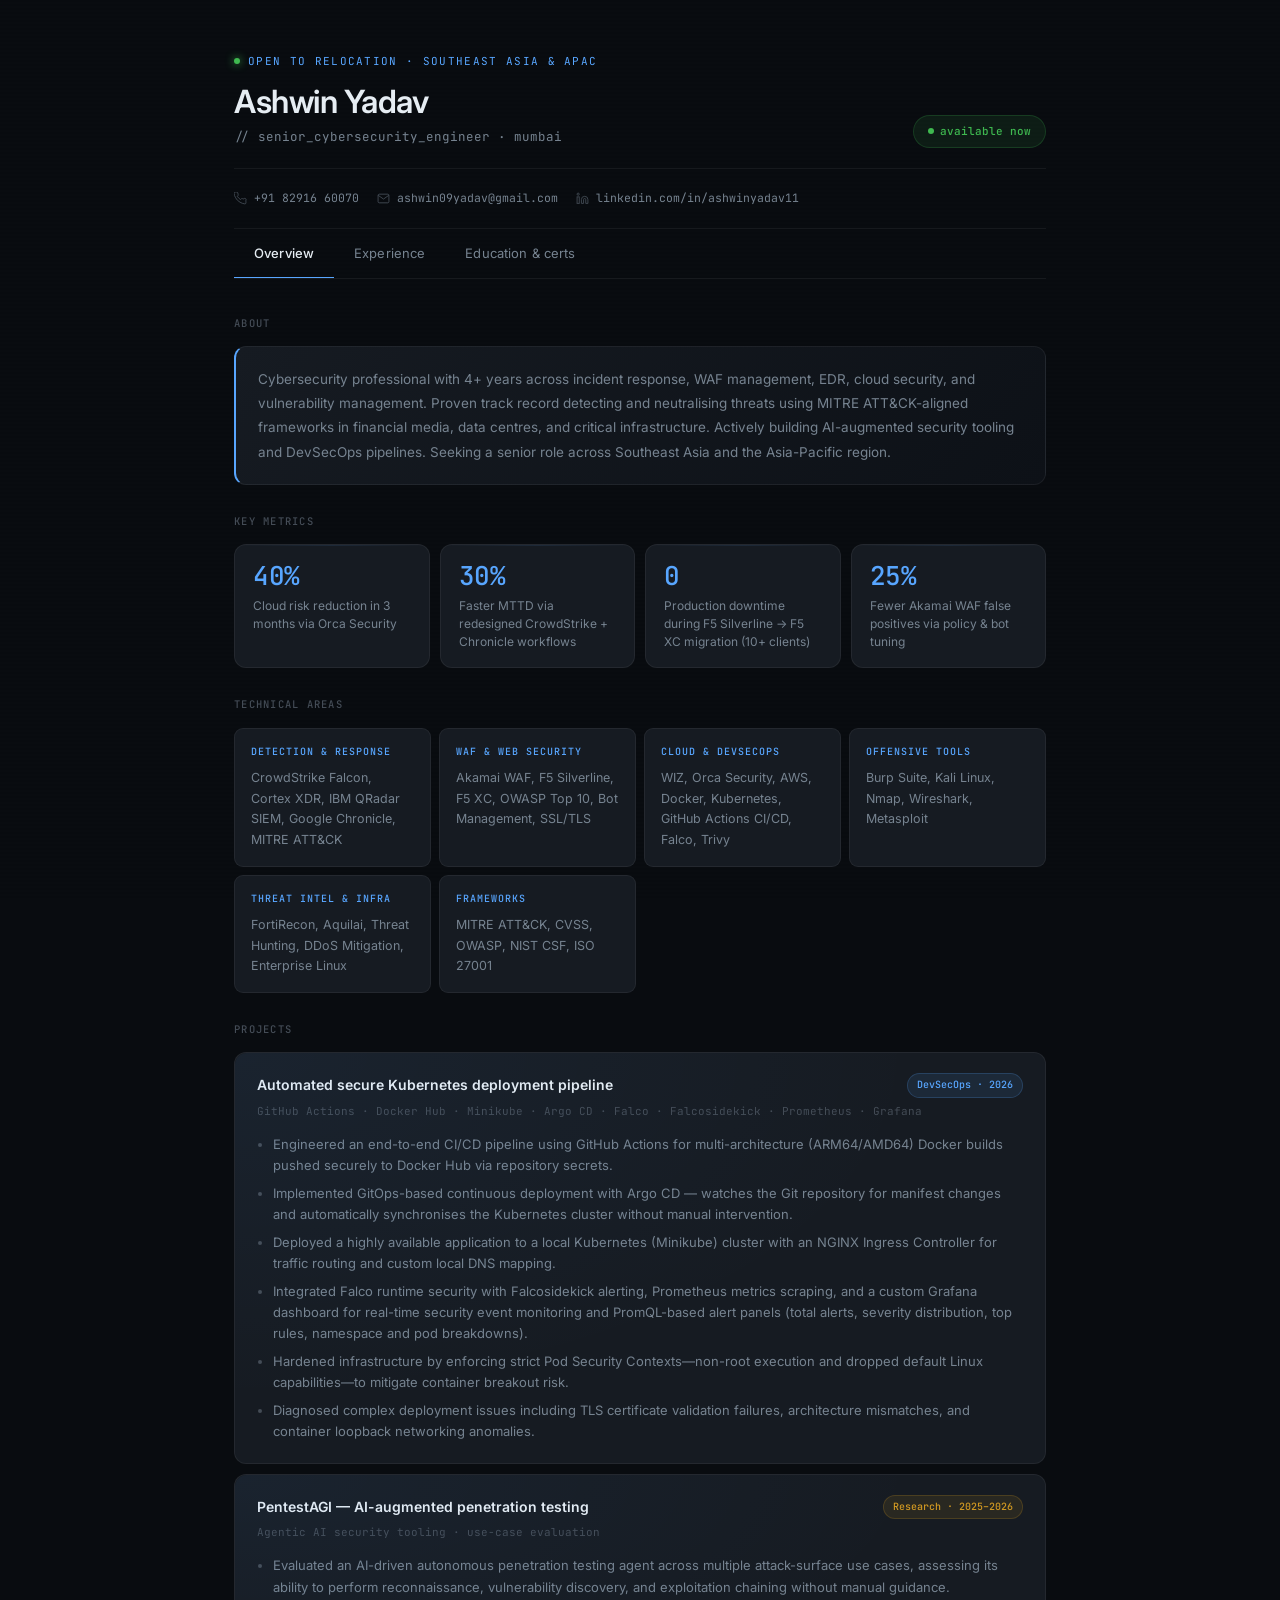
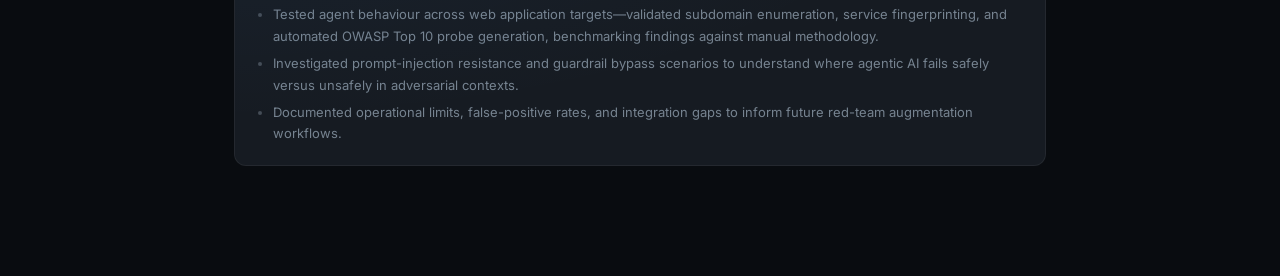
==== commit 0ee55f4a: "updated code and added argo cd in deveops pipeline" ====
--- a/index.html
+++ b/index.html
@@ -6,61 +6,101 @@
   <title>Ashwin Yadav | Senior Cybersecurity Engineer</title>
   <link rel="preconnect" href="https://fonts.googleapis.com" />
   <link rel="preconnect" href="https://fonts.gstatic.com" crossorigin />
-  <link href="https://fonts.googleapis.com/css2?family=Inter:wght@400;500;600&display=swap" rel="stylesheet" />
+  <link href="https://fonts.googleapis.com/css2?family=JetBrains+Mono:wght@400;500&family=Inter:wght@400;500;600&display=swap" rel="stylesheet" />
   <style>
-    /* ── Reset & base ─────────────────────────────── */
     *, *::before, *::after { box-sizing: border-box; margin: 0; padding: 0; }
 
     :root {
-      --bg:          #0d1117;
-      --surface:     #161b22;
-      --surface-2:   #1f2937;
-      --border:      rgba(255,255,255,0.07);
-      --border-hover:rgba(255,255,255,0.14);
-      --text:        #e6edf3;
-      --muted:       #8b949e;
-      --accent:      #58a6ff;
-      --accent-dim:  rgba(88,166,255,0.12);
-      --success:     #3fb950;
-      --success-dim: rgba(63,185,80,0.12);
-      --radius-sm:   6px;
-      --radius-md:   10px;
-      --radius-lg:   14px;
+      --bg:           #090c10;
+      --surface:      #0d1117;
+      --surface-2:    #161b22;
+      --surface-3:    #1c2128;
+      --border:       rgba(255,255,255,0.06);
+      --border-hover: rgba(255,255,255,0.12);
+      --border-accent:rgba(88,166,255,0.3);
+      --text:         #cdd9e5;
+      --muted:        #768390;
+      --faint:        #444c56;
+      --accent:       #58a6ff;
+      --accent-dim:   rgba(88,166,255,0.1);
+      --accent-glow:  rgba(88,166,255,0.06);
+      --success:      #3fb950;
+      --success-dim:  rgba(63,185,80,0.1);
+      --warning:      #d29922;
+      --mono:         'JetBrains Mono', 'Fira Code', monospace;
+      --sans:         'Inter', system-ui, sans-serif;
+      --r-sm: 5px;
+      --r-md: 9px;
+      --r-lg: 12px;
     }
 
     html { scroll-behavior: smooth; }
 
     body {
-      font-family: 'Inter', system-ui, sans-serif;
+      font-family: var(--sans);
       background: var(--bg);
       color: var(--text);
-      font-size: 15px;
+      font-size: 14.5px;
       line-height: 1.65;
       min-height: 100vh;
     }
 
     a { color: var(--accent); text-decoration: none; }
     a:hover { text-decoration: underline; }
-
     ul { list-style: none; padding: 0; }
 
-    /* ── Layout ───────────────────────────────────── */
+    /* ── Scanline texture ── */
+    body::before {
+      content: '';
+      position: fixed;
+      inset: 0;
+      background-image: repeating-linear-gradient(
+        0deg, transparent, transparent 2px,
+        rgba(0,0,0,0.03) 2px, rgba(0,0,0,0.03) 4px
+      );
+      pointer-events: none;
+      z-index: 0;
+    }
+
     .page-wrap {
-      max-width: 820px;
+      position: relative;
+      z-index: 1;
+      max-width: 860px;
       margin: 0 auto;
-      padding: 0 20px 80px;
-    }
-
-    /* ── Header ───────────────────────────────────── */
+      padding: 0 24px 100px;
+    }
+
+    /* ── Header ── */
     header {
-      padding: 56px 0 36px;
-      border-bottom: 1px solid var(--border);
+      padding: 52px 0 0;
       margin-bottom: 0;
     }
 
+    .header-eyebrow {
+      font-family: var(--mono);
+      font-size: 11px;
+      color: var(--accent);
+      letter-spacing: 0.12em;
+      text-transform: uppercase;
+      margin-bottom: 14px;
+      display: flex;
+      align-items: center;
+      gap: 8px;
+    }
+
+    .header-eyebrow::before {
+      content: '';
+      display: inline-block;
+      width: 6px;
+      height: 6px;
+      border-radius: 50%;
+      background: var(--success);
+      box-shadow: 0 0 8px var(--success);
+    }
+
     .header-top {
       display: flex;
-      align-items: flex-start;
+      align-items: flex-end;
       justify-content: space-between;
       gap: 20px;
       flex-wrap: wrap;
@@ -68,72 +108,84 @@
     }
 
     .header-left h1 {
-      font-size: 26px;
+      font-size: 32px;
       font-weight: 600;
-      letter-spacing: -0.3px;
-      color: var(--text);
-      margin-bottom: 4px;
+      color: #e6edf3;
+      letter-spacing: -0.5px;
+      line-height: 1.15;
+      margin-bottom: 6px;
     }
 
     .header-left .role {
-      font-size: 14px;
-      color: var(--muted);
-      font-weight: 400;
-    }
-
-    .status-badge {
+      font-family: var(--mono);
+      font-size: 12.5px;
+      color: var(--muted);
+    }
+
+    .availability {
       display: inline-flex;
       align-items: center;
       gap: 6px;
-      font-size: 12px;
+      font-family: var(--mono);
+      font-size: 11px;
       font-weight: 500;
       color: var(--success);
       background: var(--success-dim);
-      border: 1px solid rgba(63,185,80,0.25);
-      padding: 5px 12px;
+      border: 1px solid rgba(63,185,80,0.2);
+      padding: 6px 14px;
       border-radius: 100px;
       white-space: nowrap;
     }
 
-    .status-badge::before {
+    .availability::before {
       content: '';
-      width: 7px;
-      height: 7px;
+      width: 6px;
+      height: 6px;
       border-radius: 50%;
       background: var(--success);
-      flex-shrink: 0;
+      animation: pulse 2s ease infinite;
+    }
+
+    @keyframes pulse {
+      0%,100% { opacity: 1; }
+      50%      { opacity: 0.3; }
     }
 
     .contact-row {
       display: flex;
       flex-wrap: wrap;
-      gap: 8px 20px;
-      font-size: 13px;
-      color: var(--muted);
+      gap: 6px 18px;
+      font-family: var(--mono);
+      font-size: 11.5px;
+      color: var(--muted);
+      padding: 20px 0;
+      border-top: 1px solid var(--border);
+      border-bottom: 1px solid var(--border);
+      margin-top: 20px;
     }
 
     .contact-row a { color: var(--muted); }
     .contact-row a:hover { color: var(--accent); text-decoration: none; }
 
-    .contact-item {
+    .ci {
       display: flex;
       align-items: center;
-      gap: 6px;
-    }
-
-    .contact-item svg {
-      width: 14px;
-      height: 14px;
-      opacity: 0.6;
+      gap: 7px;
+    }
+
+    .ci svg {
+      width: 13px;
+      height: 13px;
+      opacity: 0.5;
       flex-shrink: 0;
     }
 
-    /* ── Tab nav ──────────────────────────────────── */
+    /* ── Tab nav ── */
     .tab-nav {
       display: flex;
       gap: 0;
       border-bottom: 1px solid var(--border);
-      margin-bottom: 36px;
+      margin: 0 0 36px;
       overflow-x: auto;
       scrollbar-width: none;
     }
@@ -144,130 +196,236 @@
       background: none;
       border: none;
       border-bottom: 2px solid transparent;
-      padding: 14px 18px;
-      font-size: 13.5px;
+      padding: 16px 20px;
+      font-size: 13px;
+      font-family: var(--sans);
       font-weight: 400;
       color: var(--muted);
       cursor: pointer;
       white-space: nowrap;
-      transition: color 0.18s, border-color 0.18s;
+      transition: color 0.15s, border-color 0.15s;
       margin-bottom: -1px;
       letter-spacing: 0.01em;
-      font-family: inherit;
     }
 
     .tab-btn:hover { color: var(--text); }
-
     .tab-btn.active {
-      color: var(--text);
+      color: #e6edf3;
       font-weight: 500;
       border-bottom-color: var(--accent);
     }
 
-    /* ── Tab panels ───────────────────────────────── */
+    /* ── Tab panels ── */
     .tab-panel { display: none; }
     .tab-panel.active {
       display: block;
-      animation: fadein 0.22s ease;
+      animation: fadein 0.2s ease;
     }
 
     @keyframes fadein {
-      from { opacity: 0; transform: translateY(6px); }
+      from { opacity: 0; transform: translateY(5px); }
       to   { opacity: 1; transform: translateY(0); }
     }
 
-    /* ── Section label ────────────────────────────── */
+    /* ── Section label ── */
     .sec-label {
-      font-size: 11px;
-      font-weight: 600;
+      font-family: var(--mono);
+      font-size: 10.5px;
+      font-weight: 500;
       text-transform: uppercase;
-      letter-spacing: 0.1em;
-      color: var(--muted);
-      margin-bottom: 16px;
-    }
-
-    /* ── Summary card ─────────────────────────────── */
+      letter-spacing: 0.12em;
+      color: var(--faint);
+      margin-bottom: 14px;
+    }
+
+    /* ── Summary ── */
     .summary-card {
-      background: var(--surface);
+      background: linear-gradient(135deg, var(--surface-2) 0%, var(--surface) 100%);
       border: 1px solid var(--border);
-      border-radius: var(--radius-lg);
+      border-left: 2px solid var(--accent);
+      border-radius: var(--r-lg);
       padding: 20px 22px;
       margin-bottom: 32px;
-      font-size: 14px;
-      color: var(--muted);
-      line-height: 1.75;
-    }
-
-    /* ── Achievement grid ─────────────────────────── */
-    .achieve-grid {
+      font-size: 13.5px;
+      color: var(--muted);
+      line-height: 1.8;
+    }
+
+    /* ── Stat grid ── */
+    .stat-grid {
       display: grid;
-      grid-template-columns: repeat(auto-fit, minmax(170px, 1fr));
+      grid-template-columns: repeat(auto-fit, minmax(160px, 1fr));
       gap: 10px;
       margin-bottom: 36px;
     }
 
-    .achieve-card {
-      background: var(--surface);
+    .stat-card {
+      background: var(--surface-2);
       border: 1px solid var(--border);
-      border-radius: var(--radius-md);
-      padding: 18px 16px;
-      transition: border-color 0.18s;
-    }
-
-    .achieve-card:hover { border-color: var(--border-hover); }
-
-    .achieve-num {
-      font-size: 28px;
-      font-weight: 600;
+      border-radius: var(--r-lg);
+      padding: 18px 18px 16px;
+      transition: border-color 0.15s, background 0.15s;
+      position: relative;
+      overflow: hidden;
+    }
+
+    .stat-card::before {
+      content: '';
+      position: absolute;
+      top: 0; left: 0; right: 0;
+      height: 1px;
+      background: linear-gradient(90deg, transparent, var(--accent-dim), transparent);
+    }
+
+    .stat-card:hover {
+      border-color: var(--border-accent);
+      background: var(--surface-3);
+    }
+
+    .stat-num {
+      font-family: var(--mono);
+      font-size: 26px;
+      font-weight: 500;
       color: var(--accent);
       letter-spacing: -0.5px;
       line-height: 1;
-      margin-bottom: 6px;
-    }
-
-    .achieve-desc {
+      margin-bottom: 8px;
+    }
+
+    .stat-desc {
       font-size: 12px;
       color: var(--muted);
-      line-height: 1.55;
-    }
-
-    /* ── Skills grid ──────────────────────────────── */
-    .skills-grid {
+      line-height: 1.5;
+    }
+
+    /* ── Skill grid ── */
+    .skill-grid {
       display: grid;
-      grid-template-columns: repeat(auto-fit, minmax(180px, 1fr));
-      gap: 10px;
+      grid-template-columns: repeat(auto-fit, minmax(185px, 1fr));
+      gap: 8px;
+      margin-bottom: 36px;
     }
 
     .skill-card {
-      background: var(--surface);
+      background: var(--surface-2);
       border: 1px solid var(--border);
-      border-radius: var(--radius-md);
-      padding: 16px;
-      transition: border-color 0.18s;
+      border-radius: var(--r-md);
+      padding: 15px 16px;
+      transition: border-color 0.15s;
     }
 
     .skill-card:hover { border-color: var(--border-hover); }
 
     .skill-title {
-      font-size: 12px;
-      font-weight: 600;
-      color: var(--text);
+      font-family: var(--mono);
+      font-size: 10px;
+      font-weight: 500;
+      color: var(--accent);
+      text-transform: uppercase;
+      letter-spacing: 0.1em;
       margin-bottom: 8px;
-      text-transform: uppercase;
-      letter-spacing: 0.07em;
     }
 
     .skill-card p {
       font-size: 12.5px;
       color: var(--muted);
-      line-height: 1.6;
-    }
-
-    /* ── Job entries ──────────────────────────────── */
-    .job-list { display: flex; flex-direction: column; gap: 0; }
+      line-height: 1.65;
+    }
+
+    /* ── Project cards ── */
+    .project-card {
+      background: var(--surface-2);
+      border: 1px solid var(--border);
+      border-radius: var(--r-lg);
+      padding: 20px 22px;
+      margin-bottom: 10px;
+      transition: border-color 0.15s;
+      position: relative;
+      overflow: hidden;
+    }
+
+    .project-card::after {
+      content: '';
+      position: absolute;
+      inset: 0;
+      border-radius: var(--r-lg);
+      background: radial-gradient(ellipse at top left, var(--accent-glow), transparent 60%);
+      pointer-events: none;
+    }
+
+    .project-card:hover { border-color: var(--border-accent); }
+
+    .project-header {
+      display: flex;
+      align-items: flex-start;
+      justify-content: space-between;
+      gap: 12px;
+      margin-bottom: 4px;
+      flex-wrap: wrap;
+    }
+
+    .project-name {
+      font-size: 14px;
+      font-weight: 600;
+      color: #e6edf3;
+    }
+
+    .project-tag {
+      font-family: var(--mono);
+      font-size: 10px;
+      font-weight: 500;
+      padding: 3px 9px;
+      border-radius: 100px;
+      white-space: nowrap;
+    }
+
+    .tag-blue {
+      color: var(--accent);
+      background: var(--accent-dim);
+      border: 1px solid rgba(88,166,255,0.2);
+    }
+
+    .tag-green {
+      color: var(--success);
+      background: var(--success-dim);
+      border: 1px solid rgba(63,185,80,0.2);
+    }
+
+    .tag-amber {
+      color: var(--warning);
+      background: rgba(210,153,34,0.1);
+      border: 1px solid rgba(210,153,34,0.2);
+    }
+
+    .project-meta {
+      font-family: var(--mono);
+      font-size: 11px;
+      color: var(--faint);
+      margin-bottom: 14px;
+    }
+
+    .project-bullets {
+      padding-left: 16px;
+      list-style: disc;
+      display: flex;
+      flex-direction: column;
+      gap: 6px;
+    }
+
+    .project-bullets li {
+      font-size: 13px;
+      color: var(--muted);
+      line-height: 1.65;
+      list-style: disc;
+    }
+
+    .project-bullets li::marker { color: var(--faint); }
+
+    /* ── Job entries ── */
+    .job-list { display: flex; flex-direction: column; }
 
     .job {
-      padding: 24px 0;
+      padding: 26px 0;
       border-bottom: 1px solid var(--border);
     }
 
@@ -279,19 +437,20 @@
       align-items: flex-start;
       justify-content: space-between;
       gap: 6px;
-      margin-bottom: 4px;
+      margin-bottom: 3px;
     }
 
     .job-title-wrap { display: flex; align-items: center; gap: 8px; flex-wrap: wrap; }
 
     .job-title {
-      font-size: 15px;
+      font-size: 14.5px;
       font-weight: 600;
-      color: var(--text);
+      color: #e6edf3;
     }
 
     .current-tag {
-      font-size: 11px;
+      font-family: var(--mono);
+      font-size: 10px;
       font-weight: 500;
       color: var(--success);
       background: var(--success-dim);
@@ -301,13 +460,14 @@
     }
 
     .job-date {
+      font-family: var(--mono);
+      font-size: 11.5px;
+      color: var(--faint);
+      white-space: nowrap;
+    }
+
+    .job-company {
       font-size: 12.5px;
-      color: var(--muted);
-      white-space: nowrap;
-    }
-
-    .job-company {
-      font-size: 13px;
       color: var(--muted);
       margin-bottom: 14px;
     }
@@ -321,99 +481,57 @@
     }
 
     .job-bullets li {
-      font-size: 13.5px;
-      color: var(--muted);
-      line-height: 1.6;
+      font-size: 13px;
+      color: var(--muted);
+      line-height: 1.65;
       list-style: disc;
     }
 
-    .job-bullets li::marker { color: var(--border-hover); }
-
-    /* ── Project card ─────────────────────────────── */
-    .project-card {
-      background: var(--surface);
+    .job-bullets li::marker { color: var(--faint); }
+
+    /* ── Edu / certs ── */
+    .edu-block {
+      background: var(--surface-2);
       border: 1px solid var(--border);
-      border-radius: var(--radius-lg);
+      border-radius: var(--r-lg);
       padding: 20px 22px;
-      margin-bottom: 12px;
-      transition: border-color 0.18s;
-    }
-
-    .project-card:hover { border-color: var(--border-hover); }
-
-    .project-name {
+      margin-bottom: 28px;
+    }
+
+    .edu-degree {
       font-size: 14.5px;
       font-weight: 600;
-      color: var(--text);
+      color: #e6edf3;
       margin-bottom: 3px;
     }
 
-    .project-meta {
+    .edu-school {
+      font-family: var(--mono);
       font-size: 12px;
       color: var(--muted);
-      margin-bottom: 14px;
-    }
-
-    .project-bullets {
-      padding-left: 16px;
-      list-style: disc;
-      display: flex;
-      flex-direction: column;
-      gap: 7px;
-    }
-
-    .project-bullets li {
-      font-size: 13px;
-      color: var(--muted);
-      line-height: 1.6;
-      list-style: disc;
-    }
-
-    .project-bullets li::marker { color: var(--border-hover); }
-
-    /* ── Credentials ──────────────────────────────── */
-    .edu-block {
-      background: var(--surface);
-      border: 1px solid var(--border);
-      border-radius: var(--radius-lg);
-      padding: 20px 22px;
-      margin-bottom: 32px;
-    }
-
-    .edu-degree {
-      font-size: 15px;
-      font-weight: 600;
-      color: var(--text);
-      margin-bottom: 3px;
-    }
-
-    .edu-school { font-size: 13px; color: var(--muted); }
-
-    .cert-list {
-      display: flex;
-      flex-direction: column;
-      gap: 1px;
-    }
+    }
+
+    .cert-list { display: flex; flex-direction: column; gap: 6px; }
 
     .cert-item {
       display: flex;
       align-items: center;
       gap: 12px;
-      padding: 15px 18px;
-      background: var(--surface);
+      padding: 14px 18px;
+      background: var(--surface-2);
       border: 1px solid var(--border);
-      border-radius: var(--radius-md);
-      font-size: 13.5px;
+      border-radius: var(--r-md);
+      font-size: 13px;
       color: var(--text);
-      transition: border-color 0.18s;
+      transition: border-color 0.15s;
     }
 
     .cert-item:hover { border-color: var(--border-hover); }
 
     .cert-icon {
-      width: 32px;
-      height: 32px;
-      border-radius: var(--radius-sm);
+      width: 30px;
+      height: 30px;
+      border-radius: var(--r-sm);
       background: var(--accent-dim);
       display: flex;
       align-items: center;
@@ -422,24 +540,23 @@
     }
 
     .cert-icon svg {
-      width: 16px;
-      height: 16px;
-      color: var(--accent);
+      width: 15px;
+      height: 15px;
       stroke: var(--accent);
     }
 
-    /* ── Spacing helpers ──────────────────────────── */
+    /* ── Spacing ── */
     .mb-8  { margin-bottom: 8px; }
-    .mb-16 { margin-bottom: 16px; }
+    .mb-14 { margin-bottom: 14px; }
     .mb-28 { margin-bottom: 28px; }
-    .mt-32 { margin-top: 32px; }
-
-    /* ── Responsive ───────────────────────────────── */
+    .mt-36 { margin-top: 36px; }
+
+    /* ── Responsive ── */
     @media (max-width: 600px) {
-      header { padding: 36px 0 28px; }
-      .header-left h1 { font-size: 22px; }
-      .achieve-num { font-size: 24px; }
-      .tab-btn { padding: 12px 14px; font-size: 13px; }
+      header { padding: 32px 0 0; }
+      .header-left h1 { font-size: 26px; }
+      .stat-num { font-size: 22px; }
+      .tab-btn { padding: 12px 14px; font-size: 12.5px; }
     }
   </style>
 </head>
@@ -447,72 +564,70 @@
 
 <div class="page-wrap">
 
-  <!-- ── HEADER ─────────────────────────────────── -->
+  <!-- HEADER -->
   <header>
+    <div class="header-eyebrow">open to relocation · southeast asia &amp; apac</div>
     <div class="header-top">
       <div class="header-left">
         <h1>Ashwin Yadav</h1>
-        <p class="role">Senior Cybersecurity Engineer · Mumbai, India</p>
-      </div>
-      <span class="status-badge">Open to APAC relocation</span>
+        <p class="role">// senior_cybersecurity_engineer · mumbai</p>
+      </div>
+      <span class="availability">available now</span>
     </div>
 
     <div class="contact-row">
-      <a class="contact-item" href="tel:+918291660070">
+      <a class="ci" href="tel:+918291660070">
         <svg viewBox="0 0 24 24" fill="none" stroke="currentColor" stroke-width="1.8"><path d="M22 16.92v3a2 2 0 01-2.18 2 19.79 19.79 0 01-8.63-3.07A19.5 19.5 0 013.07 10.8a19.79 19.79 0 01-3.07-8.67A2 2 0 012 0h3a2 2 0 012 1.72c.127.96.361 1.903.7 2.81a2 2 0 01-.45 2.11L6.09 7.91a16 16 0 006 6l1.27-1.27a2 2 0 012.11-.45c.907.339 1.85.573 2.81.7A2 2 0 0122 14.92z"/></svg>
         +91 82916 60070
       </a>
-      <a class="contact-item" href="mailto:ashwin09yadav@gmail.com">
+      <a class="ci" href="mailto:ashwin09yadav@gmail.com">
         <svg viewBox="0 0 24 24" fill="none" stroke="currentColor" stroke-width="1.8"><path d="M4 4h16c1.1 0 2 .9 2 2v12c0 1.1-.9 2-2 2H4c-1.1 0-2-.9-2-2V6c0-1.1.9-2 2-2z"/><polyline points="22,6 12,13 2,6"/></svg>
         ashwin09yadav@gmail.com
       </a>
-      <a class="contact-item" href="https://linkedin.com/in/ashwinyadav11" target="_blank" rel="noopener">
+      <a class="ci" href="https://linkedin.com/in/ashwinyadav11" target="_blank" rel="noopener">
         <svg viewBox="0 0 24 24" fill="none" stroke="currentColor" stroke-width="1.8"><path d="M16 8a6 6 0 016 6v7h-4v-7a2 2 0 00-2-2 2 2 0 00-2 2v7h-4v-7a6 6 0 016-6z"/><rect x="2" y="9" width="4" height="12"/><circle cx="4" cy="4" r="2"/></svg>
         linkedin.com/in/ashwinyadav11
       </a>
     </div>
   </header>
 
-  <!-- ── TAB NAV ────────────────────────────────── -->
-  <nav class="tab-nav" role="tablist" aria-label="Resume sections">
-    <button class="tab-btn active" role="tab" aria-selected="true"  onclick="switchTab('summary',this)">Professional summary</button>
-    <button class="tab-btn"        role="tab" aria-selected="false" onclick="switchTab('experience',this)">Work experience</button>
-    <button class="tab-btn"        role="tab" aria-selected="false" onclick="switchTab('projects',this)">Projects &amp; skills</button>
+  <!-- TAB NAV -->
+  <nav class="tab-nav" role="tablist">
+    <button class="tab-btn active" role="tab" aria-selected="true"  onclick="switchTab('summary',this)">Overview</button>
+    <button class="tab-btn"        role="tab" aria-selected="false" onclick="switchTab('experience',this)">Experience</button>
     <button class="tab-btn"        role="tab" aria-selected="false" onclick="switchTab('credentials',this)">Education &amp; certs</button>
   </nav>
 
-  <!-- ══════════════════════════════════════════════
-       PANEL 1 — Professional summary
-  ══════════════════════════════════════════════════ -->
+  <!-- ══ PANEL 1 — OVERVIEW ══ -->
   <div id="panel-summary" class="tab-panel active">
 
-    <p class="sec-label mb-16">About</p>
+    <p class="sec-label mb-14">About</p>
     <div class="summary-card mb-28">
-      Cybersecurity professional with 4+ years of experience in incident response, WAF management, EDR, cloud security, and vulnerability management. Proven track record detecting and neutralising threats using MITRE ATT&CK-aligned frameworks across enterprise environments in financial media, data centers, and critical infrastructure. Seeking a senior cybersecurity role across Southeast Asia and the Asia-Pacific region.
-    </div>
-
-    <p class="sec-label mb-16">Key achievements</p>
-    <div class="achieve-grid mb-28">
-      <div class="achieve-card">
-        <div class="achieve-num">40%</div>
-        <div class="achieve-desc">Cloud risk reduction within 3 months via Orca Security at Code Young</div>
-      </div>
-      <div class="achieve-card">
-        <div class="achieve-num">30%</div>
-        <div class="achieve-desc">Faster MTTD at Network18 via redesigned CrowdStrike + Chronicle triage workflows</div>
-      </div>
-      <div class="achieve-card">
-        <div class="achieve-num">0</div>
-        <div class="achieve-desc">Production downtime during WAF migration (F5 Silverline → F5 XC) for 10+ clients</div>
-      </div>
-      <div class="achieve-card">
-        <div class="achieve-num">25%</div>
-        <div class="achieve-desc">Fewer Akamai WAF false positives through policy optimisation and bot tuning</div>
-      </div>
-    </div>
-
-    <p class="sec-label mb-16">Technical areas</p>
-    <div class="skills-grid">
+      Cybersecurity professional with 4+ years across incident response, WAF management, EDR, cloud security, and vulnerability management. Proven track record detecting and neutralising threats using MITRE ATT&CK-aligned frameworks in financial media, data centres, and critical infrastructure. Actively building AI-augmented security tooling and DevSecOps pipelines. Seeking a senior role across Southeast Asia and the Asia-Pacific region.
+    </div>
+
+    <p class="sec-label mb-14">Key metrics</p>
+    <div class="stat-grid mb-28">
+      <div class="stat-card">
+        <div class="stat-num">40%</div>
+        <div class="stat-desc">Cloud risk reduction in 3 months via Orca Security</div>
+      </div>
+      <div class="stat-card">
+        <div class="stat-num">30%</div>
+        <div class="stat-desc">Faster MTTD via redesigned CrowdStrike + Chronicle workflows</div>
+      </div>
+      <div class="stat-card">
+        <div class="stat-num">0</div>
+        <div class="stat-desc">Production downtime during F5 Silverline → F5 XC migration (10+ clients)</div>
+      </div>
+      <div class="stat-card">
+        <div class="stat-num">25%</div>
+        <div class="stat-desc">Fewer Akamai WAF false positives via policy &amp; bot tuning</div>
+      </div>
+    </div>
+
+    <p class="sec-label mb-14">Technical areas</p>
+    <div class="skill-grid mb-28">
       <div class="skill-card">
         <div class="skill-title">Detection &amp; response</div>
         <p>CrowdStrike Falcon, Cortex XDR, IBM QRadar SIEM, Google Chronicle, MITRE ATT&amp;CK</p>
@@ -523,22 +638,60 @@
       </div>
       <div class="skill-card">
         <div class="skill-title">Cloud &amp; DevSecOps</div>
-        <p>WIZ, Orca Security, AWS, Docker Buildx, Kubernetes, GitHub Actions CI/CD</p>
+        <p>WIZ, Orca Security, AWS, Docker, Kubernetes, GitHub Actions CI/CD, Falco, Trivy</p>
+      </div>
+      <div class="skill-card">
+        <div class="skill-title">Offensive tools</div>
+        <p>Burp Suite, Kali Linux, Nmap, Wireshark, Metasploit</p>
       </div>
       <div class="skill-card">
         <div class="skill-title">Threat intel &amp; infra</div>
         <p>FortiRecon, Aquilai, Threat Hunting, DDoS Mitigation, Enterprise Linux</p>
       </div>
+      <div class="skill-card">
+        <div class="skill-title">Frameworks</div>
+        <p>MITRE ATT&amp;CK, CVSS, OWASP, NIST CSF, ISO 27001</p>
+      </div>
+    </div>
+
+    <p class="sec-label mb-14">Projects</p>
+
+    <div class="project-card">
+      <div class="project-header">
+        <p class="project-name">Automated secure Kubernetes deployment pipeline</p>
+        <span class="project-tag tag-blue">DevSecOps · 2026</span>
+      </div>
+      <p class="project-meta">GitHub Actions · Docker Hub · Minikube · Argo CD · Falco · Falcosidekick · Prometheus · Grafana</p>
+      <ul class="project-bullets">
+        <li>Engineered an end-to-end CI/CD pipeline using GitHub Actions for multi-architecture (ARM64/AMD64) Docker builds pushed securely to Docker Hub via repository secrets.</li>
+        <li>Implemented GitOps-based continuous deployment with Argo CD — watches the Git repository for manifest changes and automatically synchronises the Kubernetes cluster without manual intervention.</li>
+        <li>Deployed a highly available application to a local Kubernetes (Minikube) cluster with an NGINX Ingress Controller for traffic routing and custom local DNS mapping.</li>
+        <li>Integrated Falco runtime security with Falcosidekick alerting, Prometheus metrics scraping, and a custom Grafana dashboard for real-time security event monitoring and PromQL-based alert panels (total alerts, severity distribution, top rules, namespace and pod breakdowns).</li>
+        <li>Hardened infrastructure by enforcing strict Pod Security Contexts—non-root execution and dropped default Linux capabilities—to mitigate container breakout risk.</li>
+        <li>Diagnosed complex deployment issues including TLS certificate validation failures, architecture mismatches, and container loopback networking anomalies.</li>
+      </ul>
+    </div>
+
+    <div class="project-card">
+      <div class="project-header">
+        <p class="project-name">PentestAGI — AI-augmented penetration testing</p>
+        <span class="project-tag tag-amber">Research · 2025–2026</span>
+      </div>
+      <p class="project-meta">Agentic AI security tooling · use-case evaluation</p>
+      <ul class="project-bullets">
+        <li>Evaluated an AI-driven autonomous penetration testing agent across multiple attack-surface use cases, assessing its ability to perform reconnaissance, vulnerability discovery, and exploitation chaining without manual guidance.</li>
+        <li>Tested agent behaviour across web application targets—validated subdomain enumeration, service fingerprinting, and automated OWASP Top 10 probe generation, benchmarking findings against manual methodology.</li>
+        <li>Investigated prompt-injection resistance and guardrail bypass scenarios to understand where agentic AI fails safely versus unsafely in adversarial contexts.</li>
+        <li>Documented operational limits, false-positive rates, and integration gaps to inform future red-team augmentation workflows.</li>
+      </ul>
     </div>
 
   </div>
 
-  <!-- ══════════════════════════════════════════════
-       PANEL 2 — Work experience
-  ══════════════════════════════════════════════════ -->
+  <!-- ══ PANEL 2 — EXPERIENCE ══ -->
   <div id="panel-experience" class="tab-panel">
 
-    <p class="sec-label mb-16">Career history</p>
+    <p class="sec-label mb-14">Career history</p>
 
     <div class="job-list">
 
@@ -619,58 +772,16 @@
     </div>
   </div>
 
-  <!-- ══════════════════════════════════════════════
-       PANEL 3 — Projects & skills
-  ══════════════════════════════════════════════════ -->
-  <div id="panel-projects" class="tab-panel">
-
-    <p class="sec-label mb-16">DevSecOps projects</p>
-
-    <div class="project-card">
-      <p class="project-name">Automated secure Kubernetes deployment pipeline</p>
-      <p class="project-meta">Self-hosted infrastructure · Completed 2026</p>
-      <ul class="project-bullets">
-        <li>Engineered an automated CI/CD pipeline using GitHub Actions to perform multi-architecture (ARM64/AMD64) Docker builds and securely push images to Docker Hub via repository secrets.</li>
-        <li>Deployed a highly available application to a local Kubernetes (Minikube) cluster using an NGINX Ingress Controller for advanced traffic routing and custom local DNS mapping.</li>
-        <li>Hardened infrastructure by implementing strict Pod Security Contexts—enforcing non-root execution and dropping default Linux capabilities to mitigate container breakouts.</li>
-        <li>Diagnosed and resolved complex deployment challenges including TLS certificate validation failures, architecture mismatches, and container loopback networking anomalies.</li>
-      </ul>
-    </div>
-
-    <p class="sec-label mt-32 mb-16">Tools &amp; platforms</p>
-    <div class="skills-grid">
-      <div class="skill-card">
-        <div class="skill-title">Offensive tools</div>
-        <p>Burp Suite, Kali Linux, Nmap, Wireshark, Metasploit</p>
-      </div>
-      <div class="skill-card">
-        <div class="skill-title">Infrastructure</div>
-        <p>Docker Swarm, Kubernetes, Linux, Windows Server, VMware</p>
-      </div>
-      <div class="skill-card">
-        <div class="skill-title">SIEM &amp; monitoring</div>
-        <p>IBM QRadar, Google Chronicle, Splunk, ELK Stack</p>
-      </div>
-      <div class="skill-card">
-        <div class="skill-title">Frameworks</div>
-        <p>MITRE ATT&amp;CK, CVSS, OWASP, NIST CSF, ISO 27001</p>
-      </div>
-    </div>
-
-  </div>
-
-  <!-- ══════════════════════════════════════════════
-       PANEL 4 — Education & certs
-  ══════════════════════════════════════════════════ -->
+  <!-- ══ PANEL 3 — CREDENTIALS ══ -->
   <div id="panel-credentials" class="tab-panel">
 
-    <p class="sec-label mb-16">Education</p>
+    <p class="sec-label mb-14">Education</p>
     <div class="edu-block mb-28">
       <p class="edu-degree">Bachelor of Engineering</p>
       <p class="edu-school">University of Mumbai · 2019</p>
     </div>
 
-    <p class="sec-label mb-16">Certifications</p>
+    <p class="sec-label mb-14">Certifications</p>
     <div class="cert-list">
 
       <div class="cert-item">
@@ -698,18 +809,18 @@
 
   </div>
 
-</div><!-- /page-wrap -->
+</div>
 
 <script>
   function switchTab(id, btn) {
     document.querySelectorAll('.tab-panel').forEach(p => p.classList.remove('active'));
     document.querySelectorAll('.tab-btn').forEach(b => {
       b.classList.remove('active');
-      b.setAttribute('aria-selected', 'false');
+      b.setAttribute('aria-selected','false');
     });
     document.getElementById('panel-' + id).classList.add('active');
     btn.classList.add('active');
-    btn.setAttribute('aria-selected', 'true');
+    btn.setAttribute('aria-selected','true');
   }
 </script>
 
